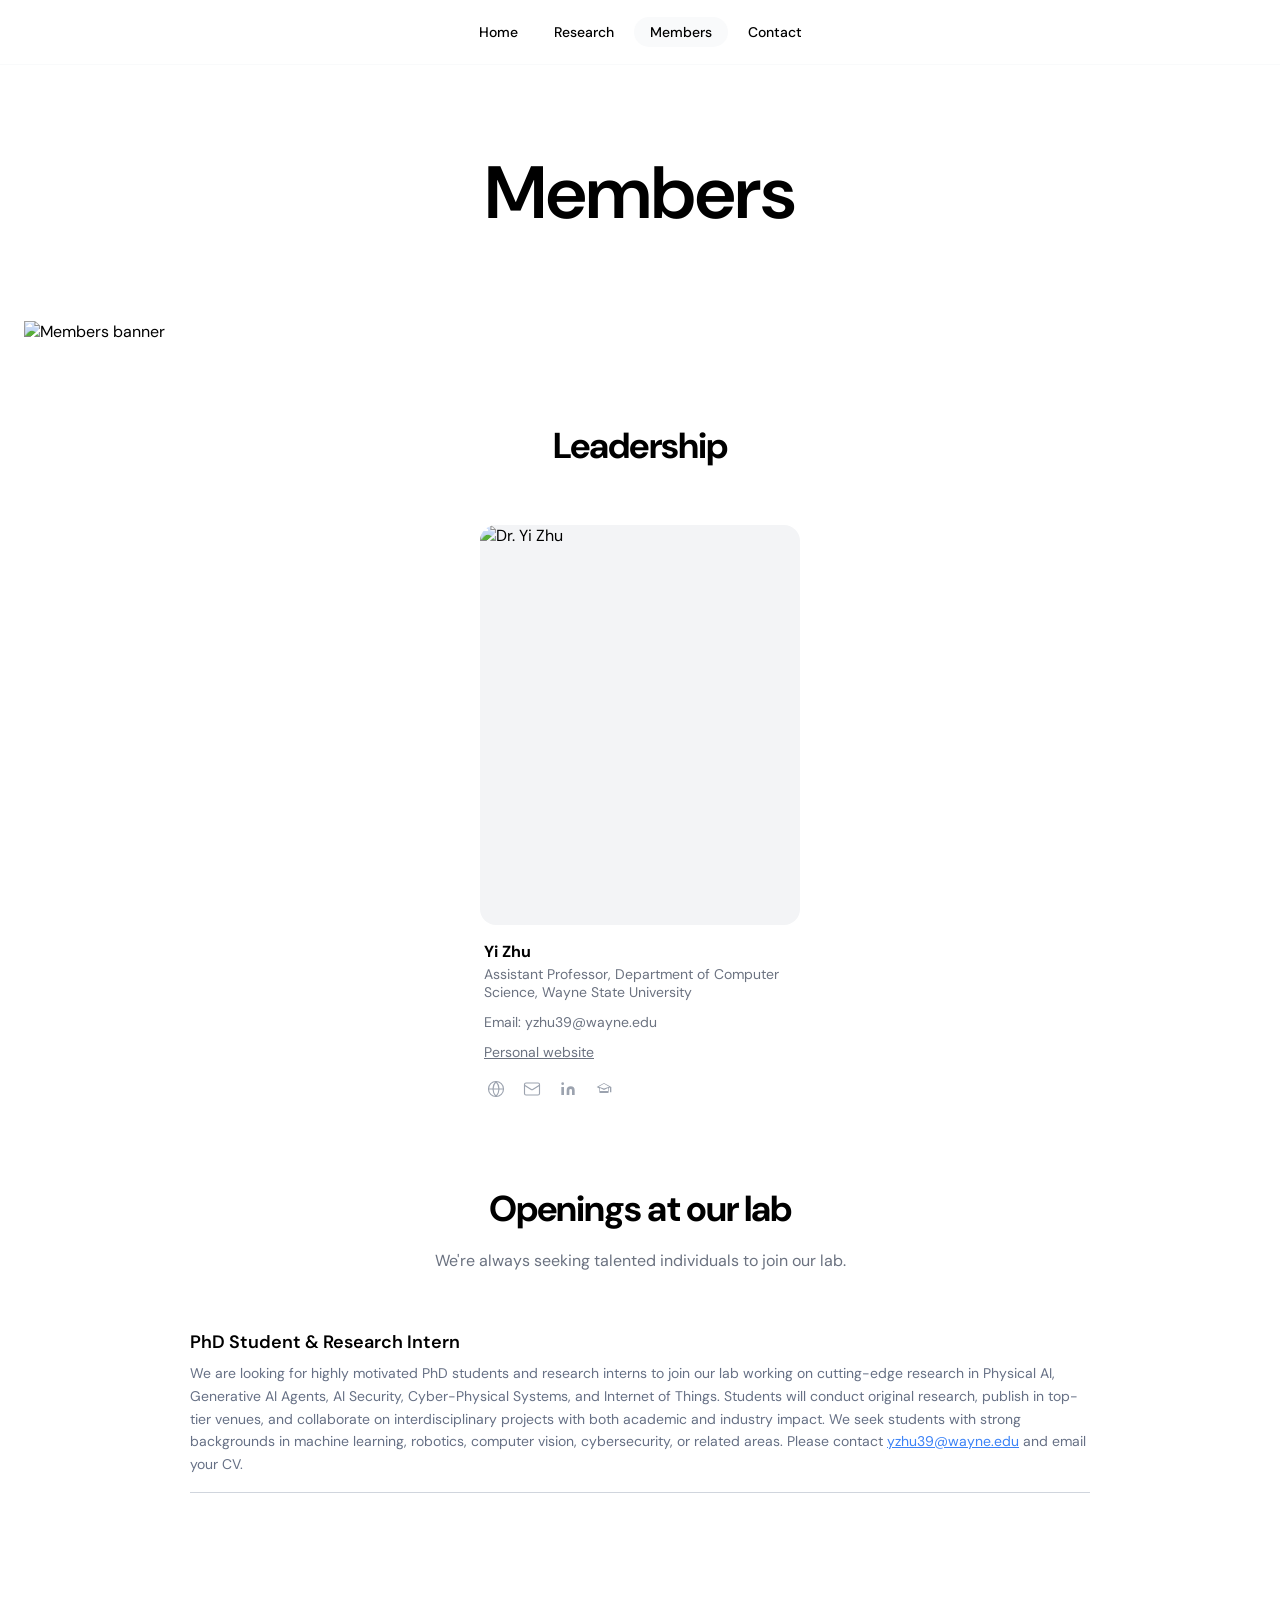
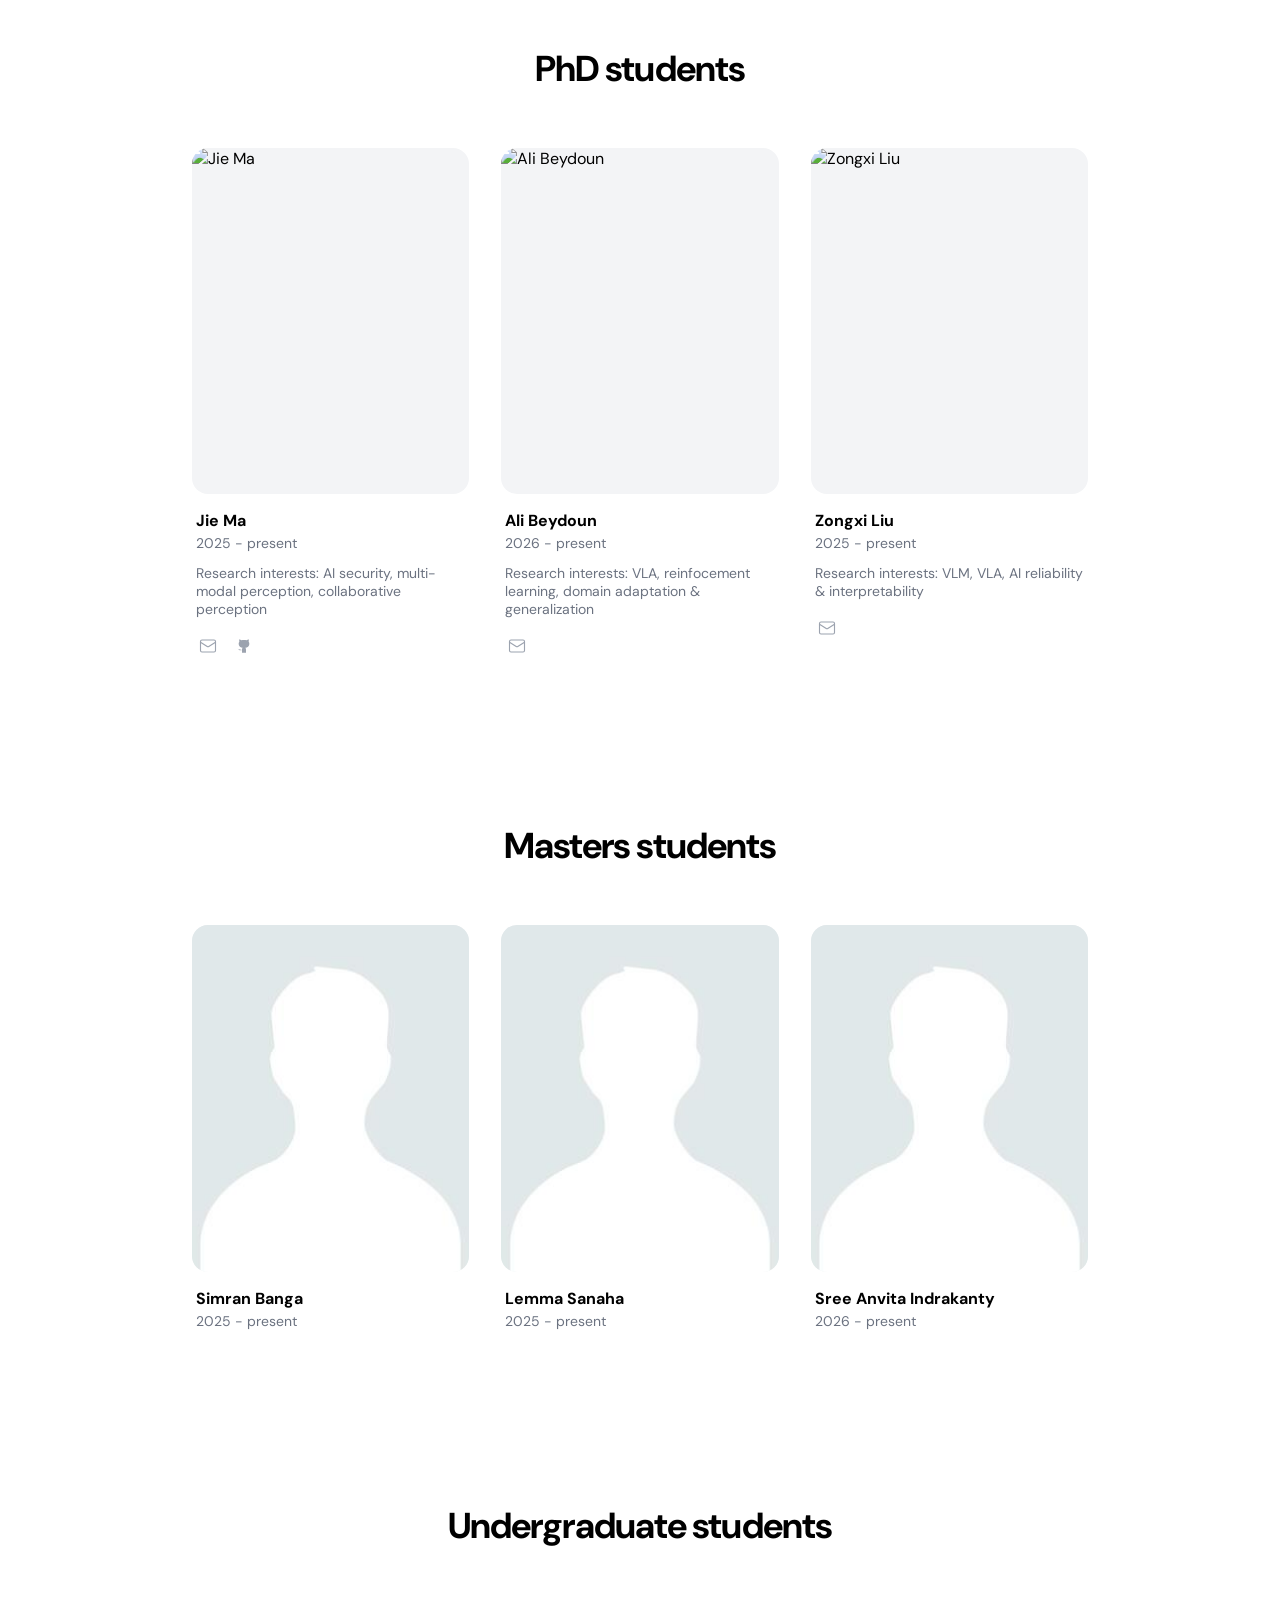
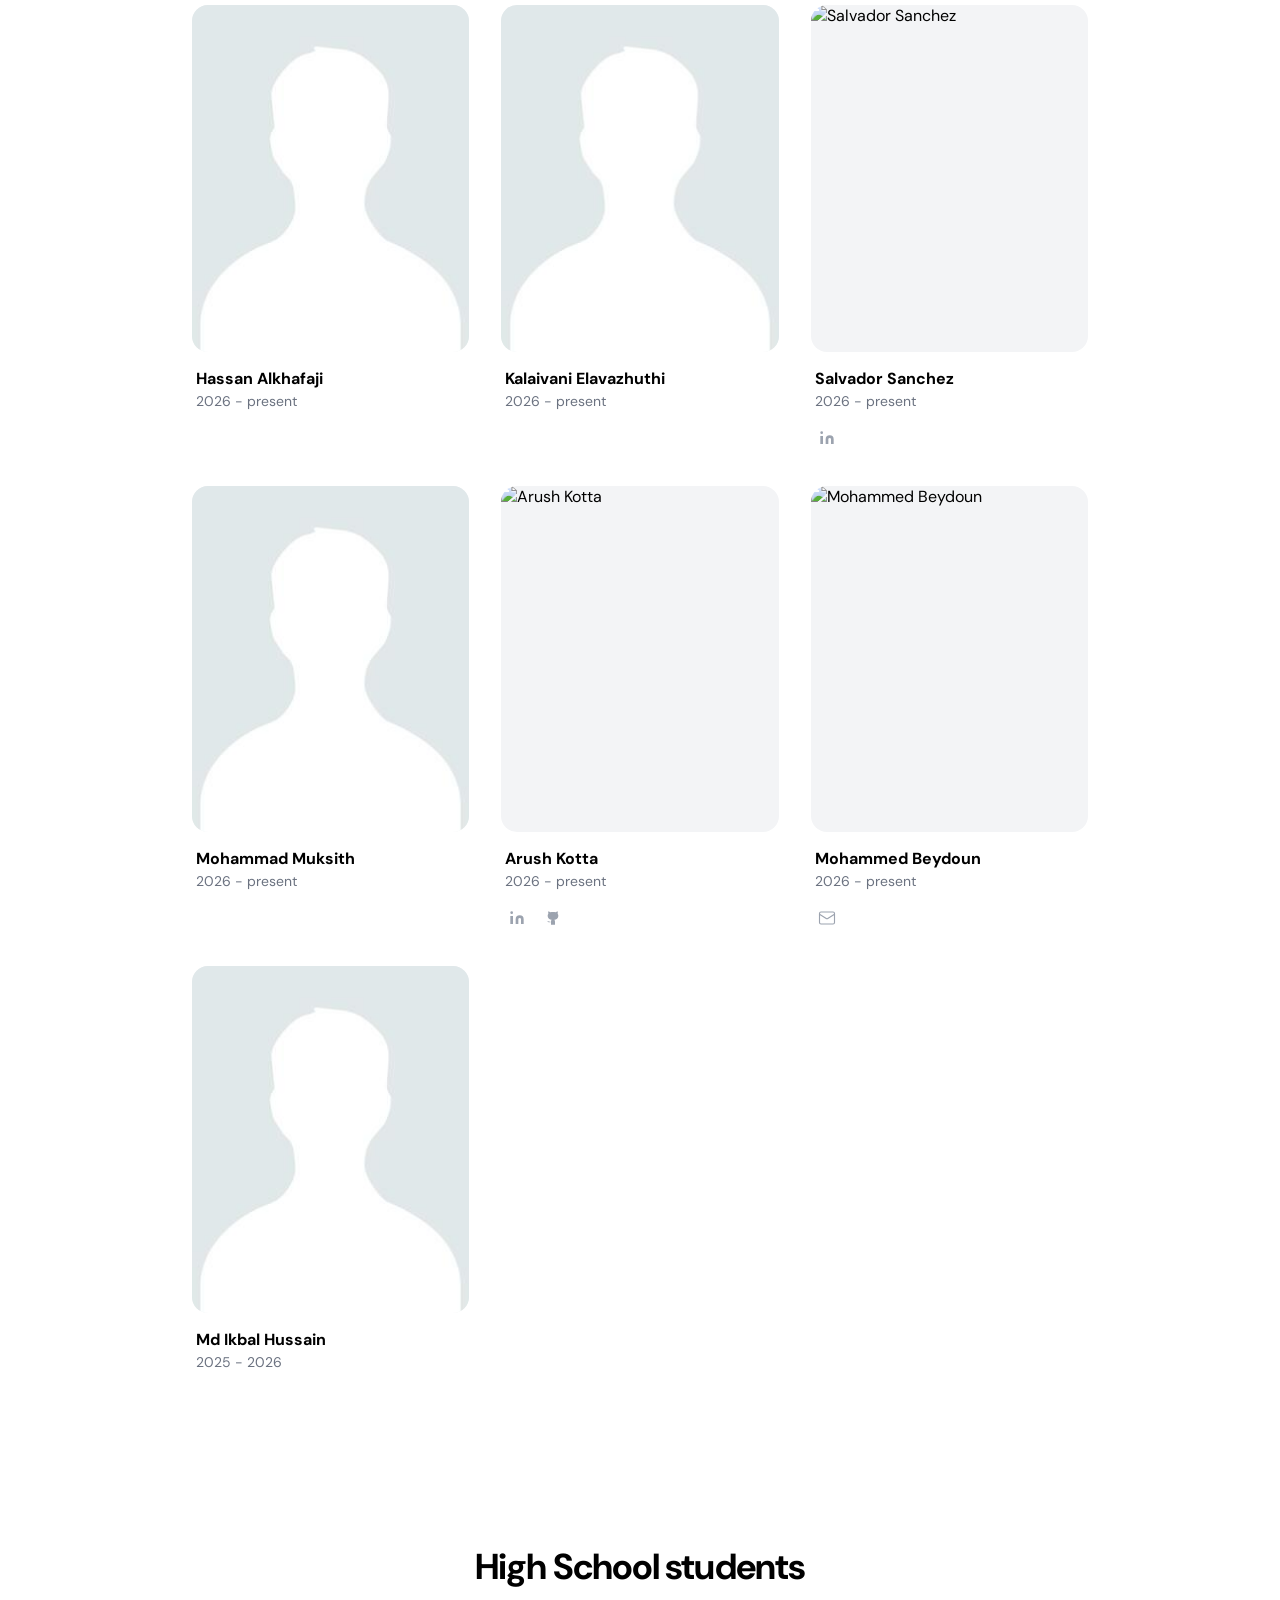
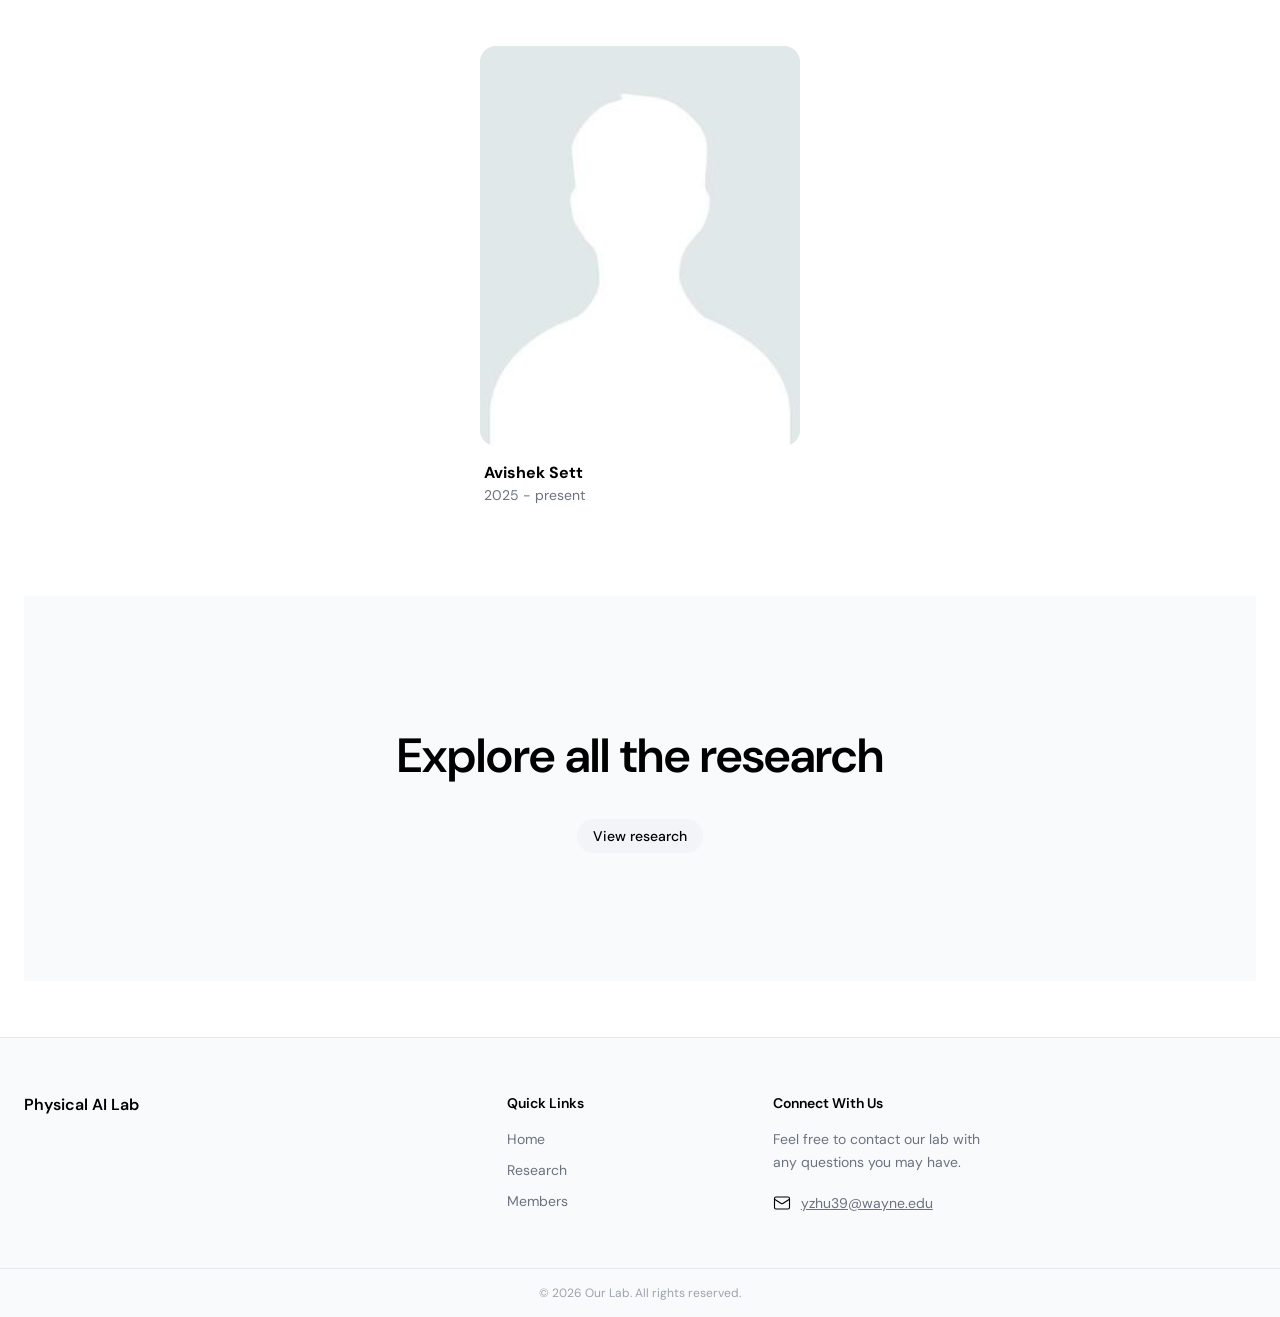
==== members.html @ b35528c7 "Initial commit" ====
<!DOCTYPE html>
<html lang="en">
<head>
  <meta charset="UTF-8" />
  <meta name="viewport" content="width=device-width, initial-scale=1.0" />
  <title>Members | AI Research Lab</title>
  <link rel="preconnect" href="https://fonts.googleapis.com" />
  <link rel="preconnect" href="https://fonts.gstatic.com" crossorigin />
  <link href="https://fonts.googleapis.com/css2?family=DM+Sans:ital,opsz,wght@0,9..40,300;0,9..40,400;0,9..40,500;0,9..40,600;0,9..40,700;1,9..40,400&display=swap" rel="stylesheet" />
  <link rel="stylesheet" href="css/styles.css" />
</head>
<body>

<!-- Loader -->
<div id="loader">
  <div class="loader-dots">
    <span class="loader-dot"></span>
    <span class="loader-dot"></span>
    <span class="loader-dot"></span>
  </div>
</div>


<!-- Header -->
<header>
  <div class="header-inner">
    <a href="index.html" class="header-logo"></a>
    <nav class="desktop-nav">
      <a href="index.html"   class="nav-link" data-page="index.html">Home</a>
      <!--<a href="about.html"   class="nav-link" data-page="about.html">About</a>-->
      <a href="research.html" class="nav-link" data-page="research.html">Research</a>
      <a href="members.html"  class="nav-link" data-page="members.html">Members</a>
      <button class="nav-link contact-link">Contact</button>

    </nav>
    <div></div>
    <button id="hamburger" class="hamburger" aria-label="Toggle menu" aria-expanded="false">
      <span class="hamburger-line"></span>
      <span class="hamburger-line"></span>
      <span class="hamburger-line"></span>
    </button>
  </div>
  <nav id="mobile-nav" class="mobile-nav">
    <a href="index.html"   class="mobile-nav-link" data-page="index.html">Home</a>
    <!--<a href="about.html"   class="mobile-nav-link" data-page="about.html">About</a>-->
    <a href="research.html" class="mobile-nav-link" data-page="research.html">Research</a>
    <a href="members.html"  class="mobile-nav-link" data-page="members.html">Members</a>
    <button class="mobile-nav-link contact-link">Contact</button>
    
  </nav>
</header>

<!-- SVG icon defs (hidden, referenced via use) -->
<svg style="display:none" xmlns="http://www.w3.org/2000/svg">
  <symbol id="icon-profile" viewBox="0 0 24 24" fill="none" stroke="currentColor" stroke-width="1.5" stroke-linecap="round" stroke-linejoin="round">
    <circle cx="12" cy="8" r="4"/><path d="M4 20c0-4 3.6-7 8-7s8 3 8 7"/>
  </symbol>
  <symbol id="icon-globe" viewBox="0 0 24 24" fill="none" stroke="currentColor" stroke-width="1.5" stroke-linecap="round" stroke-linejoin="round">
    <circle cx="12" cy="12" r="10"/><path d="M2 12h20M12 2a15.3 15.3 0 0 1 4 10 15.3 15.3 0 0 1-4 10 15.3 15.3 0 0 1-4-10 15.3 15.3 0 0 1 4-10z"/>
  </symbol>
  <symbol id="icon-mail" viewBox="0 0 24 24" fill="none" stroke="currentColor" stroke-width="1.5" stroke-linecap="round" stroke-linejoin="round">
    <rect width="20" height="16" x="2" y="4" rx="2"/><path d="m22 7-8.97 5.7a1.94 1.94 0 0 1-2.06 0L2 7"/>
  </symbol>
  <symbol id="icon-twitter" viewBox="0 0 24 24" fill="currentColor">
    <path d="M18.244 2.25h3.308l-7.227 8.26 8.502 11.24H16.17l-4.714-6.231-5.401 6.231H2.748l7.73-8.835L1.254 2.25H8.08l4.253 5.622zm-1.161 17.52h1.833L7.084 4.126H5.117z"/>
  </symbol>
  <symbol id="icon-linkedin" viewBox="0 0 24 24" fill="currentColor">
    <path d="M16 8a6 6 0 0 1 6 6v7h-4v-7a2 2 0 0 0-2-2 2 2 0 0 0-2 2v7h-4v-7a6 6 0 0 1 6-6z"/>
    <rect width="4" height="12" x="2" y="9"/><circle cx="4" cy="4" r="2"/>
  </symbol>
  <symbol id="icon-github" viewBox="0 0 24 24" fill="currentColor">
    <path d="M15 22v-4a4.8 4.8 0 0 0-1-3.5c3 0 6-2 6-5.5.08-1.25-.27-2.48-1-3.5.28-1.15.28-2.35 0-3.5 0 0-1 0-3 1.5-2.64-.5-5.36-.5-8 0C6 2 5 2 5 2c-.3 1.15-.3 2.35 0 3.5A5.403 5.403 0 0 0 4 9c0 3.5 3 5.5 6 5.5-.39.49-.68 1.05-.85 1.65-.17.6-.22 1.23-.15 1.85v4"/>
    <path d="M9 18c-4.51 2-5-2-7-2"/>
  </symbol>
  <symbol id="icon-scholar" viewBox="0 0 24 24" fill="currentColor">
    <path d="M12 3L1 9l4 2.18V17c0 .55.45 1 1 1h12c.55 0 1-.45 1-1v-5.82L21 9.5V17h2V9L12 3zm6 12H6v-4.61l6 3.27 6-3.27V15zm-6-3.73L4.13 8.5 12 4.25l7.87 4.25L12 11.27z"/>
  </symbol>
</svg>

<!-- Main -->
<main>
  <div class="container">

    <!-- Banner -->
    <div class="page-banner">
      <h1 class="page-banner-title">Members</h1>
      <!--<p class="page-banner-subtitle">
        Explore the diverse and talented individuals who drive our research forward. Our members bring expertise from various disciplines, fueling innovation and creating impactful solutions for real-world challenges.
      </p>-->
      <img src="assets/images/members-banner.jpg" alt="Members banner" class="page-banner-img" />
    </div>

    <!-- Leadership -->
    <section class="team-section">
      <div class="team-section-inner">
        <div class="team-section-header">
          <h2 class="team-section-title">Leadership</h2>
        </div>
        <div class="team-grid team-grid-1">

          <div class="member-card">
            <div class="member-card-img-wrap">
              <img src="assets/images/professor.jpeg" alt="Dr. Yi Zhu" class="member-card-img" />
              <div class="member-card-overlay"></div>
            </div>
            <div class="member-card-content">
              <p class="member-card-name">Yi Zhu</p>
              <p class="member-card-title-text">Assistant Professor, Department of Computer Science, Wayne State University</p>
              <p class="member-card-title-text">Email: yzhu39@wayne.edu</p>
              <p class="member-card-title-text"><a href="https://yzhu39.github.io">Personal website</a></p>
              <div class="member-social-links">
                <!--<a href="https://engineering.wayne.edu/profile/hw6924" target="_blank" rel="noreferrer" class="social-link" title="Profile">
                  <svg width="16" height="16"><use href="#icon-profile"/></svg>
                </a>-->
                <a href="https://yzhu39.github.io" target="_blank" rel="noreferrer" class="social-link" title="Website">
                  <svg width="18" height="18"><use href="#icon-globe"/></svg>
                </a>
                <a href="mailto:yzhu39@wayne.edu" class="social-link" title="Email">
                  <svg width="18" height="18"><use href="#icon-mail"/></svg>
                </a>
                <a href="https://www.linkedin.com/in/yi-zhu-wayne" target="_blank" rel="noreferrer" class="social-link" title="LinkedIn">
                  <svg width="16" height="16"><use href="#icon-linkedin"/></svg>
                </a>
                <a href="https://scholar.google.com/citations?hl=en&user=4aOj3xIAAAAJ" target="_blank" rel="noreferrer" class="social-link" title="Google Scholar">
                  <svg width="16" height="16"><use href="#icon-scholar"/></svg>
                </a>
              </div>
            </div>
          </div>

        </div>
      </div>
    </section>

    <!-- Openings -->
    <div class="openings-section">
      <h2 class="openings-title">Openings at our lab</h2>
      <p class="openings-sub">We're always seeking talented individuals to join our lab.</p>
      <div class="openings-list">

        <div class="opening-item">
          <div class="opening-content">
            <h3 class="opening-title">PhD Student & Research Intern</h3>
            <p class="opening-desc">
              We are looking for highly motivated PhD students and research interns to join our lab working on cutting-edge research in Physical AI, Generative AI Agents, AI Security, Cyber-Physical Systems, and Internet of Things.
              Students will conduct original research, publish in top-tier venues, and collaborate on interdisciplinary projects with both academic and industry impact.
              We seek students with strong backgrounds in machine learning, robotics, computer vision, cybersecurity, or related areas.
              Please contact <a href="mailto:yzhu39@wayne.edu">yzhu39@wayne.edu</a> and email your CV.
            </p>
          </div>
        </div>

      </div>
    </div>

    <!-- PhD Students -->
    <section class="team-section">
      <div class="team-section-inner">
        <div class="team-section-header">
          <h2 class="team-section-title">PhD students</h2>
        </div>
        <div class="team-grid team-grid-3plus">

          <div class="member-card">
            <div class="member-card-img-wrap">
              <img src="assets/images/jie-ma.jpeg" alt="Jie Ma" class="member-card-img" />
              <div class="member-card-overlay"></div>
            </div>
            <div class="member-card-content">
              <p class="member-card-name">Jie Ma</p>
              <p class="member-card-title-text">2025 - present</p>
              <p class="member-card-title-text">Research interests: AI security, multi-modal perception, collaborative perception</p>
              <div class="member-social-links">
                <a href="mailto:jie.ma@wayne.edu" class="social-link" title="Email">
                  <svg width="18" height="18"><use href="#icon-mail"/></svg>
                </a>
                <a href="https://github.com/JeremyMa12" target="_blank" rel="noreferrer" class="social-link" title="GitHub">
                  <svg width="16" height="16"><use href="#icon-github"/></svg>
                </a>
              </div>
            </div>
          </div>

          <div class="member-card">
            <div class="member-card-img-wrap">
              <img src="assets/images/ali-baydoun.jpeg" alt="Ali Beydoun" class="member-card-img" />
              <div class="member-card-overlay"></div>
            </div>
            <div class="member-card-content">
              <p class="member-card-name">Ali Beydoun</p>
              <p class="member-card-title-text">2026 - present</p>
              <p class="member-card-title-text">Research interests: VLA, reinfocement learning, domain adaptation & generalization</p>
              <div class="member-social-links">
                <a href="mailto:id1594@wayne.edu" class="social-link" title="Email">
                  <svg width="18" height="18"><use href="#icon-mail"/></svg>
                </a>
              </div>
            </div>
          </div>

          <div class="member-card">
            <div class="member-card-img-wrap">
              <img src="assets/images/Zongxi-Liu.jpeg" alt="Zongxi Liu" class="member-card-img" />
              <div class="member-card-overlay"></div>
            </div>
            <div class="member-card-content">
              <p class="member-card-name">Zongxi Liu</p>
              <p class="member-card-title-text">2025 - present</p>
              <p class="member-card-title-text">Research interests: VLM, VLA, AI reliability & interpretability</p>
              <div class="member-social-links">
                <a href="mailto:ZongxiLiu@wayne.edu" class="social-link" title="Email">
                  <svg width="18" height="18"><use href="#icon-mail"/></svg>
                </a>
              </div>
            </div>
          </div>

        </div>
      </div>
    </section>

    <!-- Masters Students -->
    <section class="team-section">
      <div class="team-section-inner">
        <div class="team-section-header">
          <h2 class="team-section-title">Masters students</h2>
        </div>
        <div class="team-grid team-grid-3plus">

          <div class="member-card">
            <div class="member-card-img-wrap">
              <img src="assets/images/user.png" alt="Simran Banga" class="member-card-img" />
              <div class="member-card-overlay"></div>
            </div>
            <div class="member-card-content">
              <p class="member-card-name">Simran Banga</p>
              <p class="member-card-title-text">2025 - present</p>
              <div class="member-social-links"></div>
            </div>
          </div>

          <div class="member-card">
            <div class="member-card-img-wrap">
              <img src="assets/images/user.png" alt="Lemma Sanaha" class="member-card-img" />
              <div class="member-card-overlay"></div>
            </div>
            <div class="member-card-content">
              <p class="member-card-name">Lemma Sanaha</p>
              <p class="member-card-title-text">2025 - present</p>
              <div class="member-social-links"></div>
            </div>
          </div>

          <div class="member-card">
            <div class="member-card-img-wrap">
              <img src="assets/images/user.png" alt="Sree Anvita Indrakanty" class="member-card-img" />
              <div class="member-card-overlay"></div>
            </div>
            <div class="member-card-content">
              <p class="member-card-name">Sree Anvita Indrakanty</p>
              <p class="member-card-title-text">2026 - present</p>
              <div class="member-social-links"></div>
            </div>
          </div>

        </div>
      </div>
    </section>

    <!-- Undergraduate Students -->
    <section class="team-section">
      <div class="team-section-inner">
        <div class="team-section-header">
          <h2 class="team-section-title">Undergraduate students</h2>
        </div>
        <div class="team-grid team-grid-3plus">

          <div class="member-card">
            <div class="member-card-img-wrap">
              <img src="assets/images/user.png" alt="Md Ikbal Hussain" class="member-card-img" />
              <div class="member-card-overlay"></div>
            </div>
            <div class="member-card-content">
              <p class="member-card-name">Hassan Alkhafaji</p>
              <p class="member-card-title-text">2026 - present</p>
              <div class="member-social-links"></div>
            </div>
          </div>

          <div class="member-card">
            <div class="member-card-img-wrap">
              <img src="assets/images/user.png" alt="Md Ikbal Hussain" class="member-card-img" />
              <div class="member-card-overlay"></div>
            </div>
            <div class="member-card-content">
              <p class="member-card-name">Kalaivani Elavazhuthi</p>
              <p class="member-card-title-text">2026 - present</p>
              <div class="member-social-links"></div>
            </div>
          </div>

          <div class="member-card">
            <div class="member-card-img-wrap">
              <img src="assets/images/Salvador-Sanchez.jpeg" alt="Salvador Sanchez" class="member-card-img" />
              <div class="member-card-overlay"></div>
            </div>
            <div class="member-card-content">
              <p class="member-card-name">Salvador Sanchez</p>
              <p class="member-card-title-text">2026 - present</p>
              <div class="member-social-links">
                <a href="https://www.linkedin.com/in/salvador-sanchez-b54b3b238" target="_blank" rel="noreferrer" class="social-link" title="LinkedIn">
                  <svg width="16" height="16"><use href="#icon-linkedin"/></svg>
                </a>
              </div>
            </div>
          </div>

          <div class="member-card">
            <div class="member-card-img-wrap">
              <img src="assets/images/user.png" alt="Md Ikbal Hussain" class="member-card-img" />
              <div class="member-card-overlay"></div>
            </div>
            <div class="member-card-content">
              <p class="member-card-name">Mohammad Muksith</p>
              <p class="member-card-title-text">2026 - present</p>
              <div class="member-social-links"></div>
            </div>
          </div>

          <div class="member-card">
            <div class="member-card-img-wrap">
              <img src="assets/images/arush-kotta.jpeg" alt="Arush Kotta" class="member-card-img" />
              <div class="member-card-overlay"></div>
            </div>
            <div class="member-card-content">
              <p class="member-card-name">Arush Kotta</p>
              <p class="member-card-title-text">2026 - present</p>
              <div class="member-social-links">
                <a href="https://www.linkedin.com/in/arushkotta" target="_blank" rel="noreferrer" class="social-link" title="LinkedIn">
                  <svg width="16" height="16"><use href="#icon-linkedin"/></svg>
                </a>
                <a href="https://github.com/ArushKotta" target="_blank" rel="noreferrer" class="social-link" title="GitHub">
                  <svg width="16" height="16"><use href="#icon-github"/></svg>
                </a>
              </div>
            </div>
          </div>

          <div class="member-card">
            <div class="member-card-img-wrap">
              <img src="assets/images/Mohammed-Beydoun.jpeg" alt="Mohammed Beydoun" class="member-card-img" />
              <div class="member-card-overlay"></div>
            </div>
            <div class="member-card-content">
              <p class="member-card-name">Mohammed Beydoun</p>
              <p class="member-card-title-text">2026 - present</p>
              <div class="member-social-links">
                <a href="mailto:Baydounprograms12@gmail.com" class="social-link" title="Email">
                  <svg width="18" height="18"><use href="#icon-mail"/></svg>
                </a>
              </div>
            </div>
          </div>

          <div class="member-card">
            <div class="member-card-img-wrap">
              <img src="assets/images/user.png" alt="Md Ikbal Hussain" class="member-card-img" />
              <div class="member-card-overlay"></div>
            </div>
            <div class="member-card-content">
              <p class="member-card-name">Md Ikbal Hussain</p>
              <p class="member-card-title-text">2025 - 2026</p>
              <div class="member-social-links"></div>
            </div>
          </div>

        </div>
      </div>
    </section>

    <!-- High School Students -->
    <section class="team-section">
      <div class="team-section-inner">
        <div class="team-section-header">
          <h2 class="team-section-title">High School students</h2>
        </div>
        <div class="team-grid team-grid-1">

          <div class="member-card">
            <div class="member-card-img-wrap">
              <img src="assets/images/user.png" alt="Avishek Sett" class="member-card-img" />
              <div class="member-card-overlay"></div>
            </div>
            <div class="member-card-content">
              <p class="member-card-name">Avishek Sett</p>
              <p class="member-card-title-text">2025 - present</p>
              <div class="member-social-links"></div>
            </div>
          </div>

        </div>
      </div>
    </section>

    <!-- Explore CTA -->
    <div class="explore-section">
      <h2 class="explore-title">Explore all the research</h2>
      <a href="research.html" class="explore-btn">View research</a>
    </div>

  </div>
</main>

<!-- Footer -->
<footer id="contact">
  <div class="footer-inner">
    <div class="footer-grid">
      <div>
        <p class="footer-brand-name">Physical AI Lab</p>
        <!--<p class="footer-brand-desc">Our lab is dedicated to advancing global research, driving meaningful breakthroughs across diverse fields of innovation.</p>-->
      </div>
      <div>
        <p class="footer-col-title">Quick Links</p>
        <ul class="footer-links">
          <li><a href="index.html">Home</a></li>
          <!--<li><a href="about.html">About</a></li>-->
          <li><a href="research.html">Research</a></li>
          <li><a href="members.html">Members</a></li>
        </ul>
      </div>
      <!--<div>
        <p class="footer-col-title">Collaboration Requests</p>
        <div class="footer-mail-row">
          <svg width="18" height="18" viewBox="0 0 24 24" fill="none" stroke="currentColor" stroke-width="1.5" stroke-linecap="round" stroke-linejoin="round"><rect width="20" height="16" x="2" y="4" rx="2"/><path d="m22 7-8.97 5.7a1.94 1.94 0 0 1-2.06 0L2 7"/></svg>
          <a href="mailto:yzhu39@wayne.edu">yzhu39@wayne.edu</a>
        </div>
      </div>-->
      <div>
        <p class="footer-col-title">Connect With Us</p>
        <p class="footer-connect-desc">Feel free to contact our lab with any questions you may have.</p>
        <div class="footer-mail-row">
          <svg width="18" height="18" viewBox="0 0 24 24" fill="none" stroke="currentColor" stroke-width="1.5" stroke-linecap="round" stroke-linejoin="round"><rect width="20" height="16" x="2" y="4" rx="2"/><path d="m22 7-8.97 5.7a1.94 1.94 0 0 1-2.06 0L2 7"/></svg>
          <a href="mailto:yzhu39@wayne.edu">yzhu39@wayne.edu</a>
        </div>
      </div>
    </div>
  </div>
  <div class="footer-bottom">
    <div class="footer-bottom-inner">
      <p class="footer-copyright">&copy; <span id="footer-year"></span> Our Lab. All rights reserved.</p>
    </div>
  </div>
</footer>

<script src="js/main.js"></script>
</body>
</html>
---- css/styles.css ----
/* Design tokens */
:root {
  --color-primary: #000000;
  --color-secondary: #F9FAFB;
  --color-gray50: #667085;
  --color-gray100: #F2F4F7;
  --color-gray300: #D0D5DD;
  --font-sans: 'DM Sans', sans-serif;
}

/* Reset */
*, *::before, *::after { box-sizing: border-box; margin: 0; padding: 0; }
body {
  font-family: var(--font-sans);
  -webkit-font-smoothing: antialiased;
  -moz-osx-font-smoothing: grayscale;
  color: var(--color-primary);
  background: #fff;
}
img { max-width: 100%; display: block; }
a { color: inherit; }
button { font-family: var(--font-sans); }

/* Loader */
#loader {
  position: fixed;
  inset: 0;
  z-index: 100;
  display: flex;
  align-items: center;
  justify-content: center;
  background: #fff;
}
.loader-dots { display: flex; gap: 0.5rem; }
.loader-dot {
  width: 12px;
  height: 12px;
  border-radius: 50%;
  background: #000;
  animation: dot-bounce 0.6s infinite alternate ease-in-out;
}
.loader-dot:nth-child(2) { animation-delay: 0.15s; }
.loader-dot:nth-child(3) { animation-delay: 0.3s; }
@keyframes dot-bounce {
  from { transform: translateY(0); }
  to   { transform: translateY(-10px); }
}

/* Layout container */
.container {
  width: 100%;
  max-width: 1280px;
  margin: 0 auto;
  padding: 0 1rem;
}
@media (min-width: 640px) { .container { padding: 0 1.5rem; } }

/* ─── Header ─── */
header {
  background: #fff;
  position: sticky;
  top: 0;
  z-index: 40;
  border-bottom: 1px solid #f9fafb;
}
.header-inner {
  max-width: 80rem;
  margin: 0 auto;
  height: 4rem;
  display: flex;
  align-items: center;
  justify-content: space-between;
  padding: 0 1.5rem;
}
.header-logo {
  font-size: 1rem;
  font-weight: 600;
  color: #111827;
  text-decoration: none;
}

/* Desktop nav */
.desktop-nav {
  display: none;
  align-items: center;
  gap: 0.25rem;
}
@media (min-width: 768px) { .desktop-nav { display: flex; } }

.nav-link {
  border-radius: 9999px;
  padding: 0.375rem 1rem;
  font-size: 0.875rem;
  font-weight: 500;
  color: #000;
  text-decoration: none;
  transition: background-color 0.2s;
  background: none;
  border: none;
  cursor: pointer;
}
.nav-link:hover { background-color: var(--color-secondary); }
.nav-link.active { background-color: var(--color-secondary); }

/* Hamburger */
.hamburger {
  display: flex;
  flex-direction: column;
  gap: 6px;
  padding: 0.5rem;
  background: none;
  border: none;
  cursor: pointer;
}
@media (min-width: 768px) { .hamburger { display: none; } }
.hamburger-line {
  display: block;
  width: 24px;
  height: 2px;
  background: #374151;
  transition: transform 0.3s, opacity 0.3s;
}
.hamburger.open .hamburger-line:nth-child(1) { transform: translateY(8px) rotate(45deg); }
.hamburger.open .hamburger-line:nth-child(2) { opacity: 0; }
.hamburger.open .hamburger-line:nth-child(3) { transform: translateY(-8px) rotate(-45deg); }

/* Mobile menu */
.mobile-nav {
  display: none;
  border-top: 1px solid #f3f4f6;
  background: #fff;
  padding: 0.75rem 1.5rem;
}
.mobile-nav.open { display: block; }
@media (min-width: 768px) { .mobile-nav { display: none !important; } }
.mobile-nav-link {
  display: block;
  width: 100%;
  border-radius: 0.5rem;
  padding: 0.625rem 1rem;
  text-align: left;
  font-size: 0.875rem;
  font-weight: 500;
  color: #000;
  text-decoration: none;
  transition: background-color 0.2s;
  background: none;
  border: none;
  cursor: pointer;
}
.mobile-nav-link:hover { background-color: var(--color-secondary); }
.mobile-nav-link.active { background-color: var(--color-secondary); }

/* ─── Footer ─── */
footer {
  background-color: var(--color-secondary);
  border-top: 1px solid #e5e7eb;
}
.footer-inner {
  max-width: 80rem;
  margin: 0 auto;
  padding: 3.5rem 1.5rem;
}
.footer-grid {
  display: grid;
  grid-template-columns: 1fr;
  gap: 3rem;
}
@media (min-width: 640px) { .footer-grid { grid-template-columns: 1fr 1fr; } }
@media (min-width: 1024px) { .footer-grid { grid-template-columns: 2fr 1fr 1fr 1fr; } }
.footer-brand-name { font-weight: 600; font-size: 1rem; color: #000; margin-bottom: 0.75rem; }
.footer-brand-desc { font-size: 0.875rem; color: #6b7280; line-height: 1.625; max-width: 20rem; }
.footer-col-title { font-weight: 600; font-size: 0.875rem; color: #000; margin-bottom: 1rem; }
.footer-links { list-style: none; }
.footer-links li + li { margin-top: 0.625rem; }
.footer-links a { font-size: 0.875rem; color: #6b7280; text-decoration: none; transition: color 0.2s; }
.footer-links a:hover { color: #000; }
.footer-mail-row { display: flex; align-items: center; gap: 0.625rem; }
.footer-mail-row a { font-size: 0.875rem; color: #6b7280; text-decoration: underline; transition: color 0.2s; }
.footer-mail-row a:hover { color: #000; }
.footer-connect-desc { font-size: 0.875rem; color: #6b7280; line-height: 1.625; margin-bottom: 1.25rem; }
.footer-bottom { border-top: 1px solid #e5e7eb; }
.footer-bottom-inner { max-width: 80rem; margin: 0 auto; padding: 1rem 1.5rem; }
.footer-copyright { font-size: 0.75rem; color: #9ca3af; text-align: center; }

/* ─── Page banner ─── */
.page-banner { margin-top: 3rem; }
@media (min-width: 640px) { .page-banner { margin-top: 5rem; } }
.page-banner-title {
  font-size: 2.25rem;
  font-weight: 600;
  color: #000;
  text-align: center;
}
@media (min-width: 640px) { .page-banner-title { font-size: 3rem; } }
@media (min-width: 768px) { .page-banner-title { font-size: 3.75rem; } }
@media (min-width: 1024px) { .page-banner-title { font-size: 4.625rem; } }
.page-banner-subtitle {
  font-size: 1rem;
  font-weight: 500;
  color: var(--color-gray50);
  text-align: center;
  margin-top: 1rem;
  max-width: 42rem;
  margin-left: auto;
  margin-right: auto;
}
.page-banner-img {
  width: 100%;
  height: auto;
  margin-top: 2.5rem;
}
@media (min-width: 640px) { .page-banner-img { margin-top: 5rem; } }

/* ─── Home: Focus areas ─── */
.focus-areas { margin: 3rem 0; text-align: center; }
@media (min-width: 640px) { .focus-areas { margin: 5rem 0; } }
.focus-areas-label { font-size: 1rem; font-weight: 500; color: #000; }
.focus-areas-heading {
  font-size: 1.25rem;
  font-weight: 600;
  color: #000;
  margin-top: 1rem;
  max-width: 48rem;
  margin-left: auto;
  margin-right: auto;
}
@media (min-width: 640px) { .focus-areas-heading { font-size: 1.5rem; } }
@media (min-width: 768px) { .focus-areas-heading { font-size: 1.875rem; } }

/* ─── Research grid (Home) ─── */
.research-grid-section { margin-top: 4rem; }
@media (min-width: 640px) { .research-grid-section { margin-top: 6rem; } }
@media (min-width: 1024px) { .research-grid-section { margin-top: 8rem; } }
.research-grid-header { text-align: center; max-width: 48rem; margin: 0 auto; }
.research-grid-title { font-size: 1.875rem; font-weight: 600; color: #000; }
@media (min-width: 640px) { .research-grid-title { font-size: 2.25rem; } }
@media (min-width: 768px) { .research-grid-title { font-size: 3rem; } }
.research-grid-desc { margin-top: 1rem; color: var(--color-gray50); font-size: 1rem; }
@media (min-width: 640px) { .research-grid-desc { font-size: 1.125rem; } }
.research-grid-cards {
  margin-top: 3rem;
  display: grid;
  grid-template-columns: 1fr;
  gap: 1.5rem;
}
@media (min-width: 640px) { .research-grid-cards { grid-template-columns: repeat(2, 1fr); gap: 2rem; } }
@media (min-width: 1024px) { .research-grid-cards { grid-template-columns: repeat(3, 1fr); } }
.grid-card-img-wrap { overflow: hidden; border-radius: 1rem; }
.grid-card-img {
  width: 100%;
  height: 220px;
  object-fit: cover;
  border-radius: 1rem;
  transition: transform 0.3s;
}
@media (min-width: 640px) { .grid-card-img { height: 260px; } }
@media (min-width: 1024px) { .grid-card-img { height: 280px; } }
.grid-card-img-wrap:hover .grid-card-img { transform: scale(1.05); }
.grid-card-content { margin-top: 1rem; }
.grid-card-title { font-size: 1.125rem; font-weight: 600; color: #000; }
@media (min-width: 640px) { .grid-card-title { font-size: 1.25rem; } }
.grid-card-desc { margin-top: 0.5rem; color: var(--color-gray50); font-size: 0.875rem; line-height: 1.625; }

/* ─── Explore Research CTA ─── */
.explore-section {
  padding: 4rem 1rem;
  background-color: var(--color-secondary);
  margin-bottom: 2.5rem;
  text-align: center;
}
@media (min-width: 640px) { .explore-section { padding: 6rem 1rem; margin-bottom: 3.5rem; } }
@media (min-width: 1024px) { .explore-section { padding: 8rem 1rem; } }
.explore-title { font-size: 1.5rem; font-weight: 600; color: #000; }
@media (min-width: 640px) { .explore-title { font-size: 1.875rem; } }
@media (min-width: 768px) { .explore-title { font-size: 2.25rem; } }
@media (min-width: 1024px) { .explore-title { font-size: 3rem; } }
.explore-btn {
  display: inline-block;
  margin-top: 2rem;
  background-color: var(--color-gray100);
  color: #000;
  font-size: 0.875rem;
  font-weight: 500;
  padding: 0.5rem 1rem;
  border-radius: 9999px;
  border: none;
  cursor: pointer;
  text-decoration: none;
  transition: background-color 0.2s;
}
.explore-btn:hover { background-color: #e5e7eb; }

/* ─── Our Vision (About) ─── */
.our-vision-section { margin-top: 5rem; }
@media (min-width: 640px) { .our-vision-section { margin-top: 8rem; } }
.our-vision-item {
  display: grid;
  grid-template-columns: 1fr;
  gap: 2.5rem;
  align-items: center;
  margin-bottom: 6rem;
}
@media (min-width: 768px) { .our-vision-item { grid-template-columns: 1fr 1fr; } }
/* Reverse layout for odd items */
@media (min-width: 768px) {
  .our-vision-item.reverse .our-vision-img-col { order: 2; }
  .our-vision-item.reverse .our-vision-content-col { order: 1; }
}
.our-vision-img { width: 100%; height: auto; border-radius: 1rem; }
.our-vision-title { font-size: 1.5rem; font-weight: 600; color: #000; }
@media (min-width: 640px) { .our-vision-title { font-size: 1.875rem; } }
.our-vision-subtitle { margin-top: 1rem; color: var(--color-gray50); font-size: 1rem; line-height: 1.625; }

/* ─── Research publication cards ─── */
.research-pub-list { margin-top: 2rem; display: flex; flex-direction: column; gap: 1rem; margin-bottom: 4rem; }
@media (min-width: 640px) { .research-pub-list { margin-top: 2.5rem; margin-bottom: 5rem; } }
.research-pub-card { border: 1px solid var(--color-gray100); border-radius: 1rem; padding: 1rem; }
@media (min-width: 640px) { .research-pub-card { padding: 1.5rem; } }
.research-pub-inner { display: flex; flex-direction: column; gap: 1rem; }
@media (min-width: 640px) { .research-pub-inner { flex-direction: row; } }
.research-pub-img { width: 100%; height: 12rem; object-fit: cover; border-radius: 0.75rem; flex-shrink: 0; }
@media (min-width: 640px) { .research-pub-img { width: 25%; height: auto; } }
.research-pub-body { width: 100%; }
.research-pub-title { font-size: 1rem; font-weight: 600; color: #000; text-align: left; line-height: 1.375; }
@media (min-width: 640px) { .research-pub-title { font-size: 1.125rem; } }
.research-pub-desc { color: var(--color-gray50); font-size: 0.875rem; line-height: 1.625; text-align: left; margin-top: 0.375rem; }
.research-pub-actions { display: flex; flex-wrap: wrap; align-items: center; gap: 0.5rem; margin-top: 1rem; }
.pub-btn {
  font-size: 0.875rem;
  font-weight: 500;
  background-color: var(--color-gray100);
  color: #000;
  padding: 0.375rem 1rem;
  border-radius: 9999px;
  border: none;
  cursor: pointer;
  display: inline-flex;
  align-items: center;
  gap: 0.375rem;
  transition: background-color 0.2s;
  text-decoration: none;
}
.pub-btn:hover { background-color: #e5e7eb; }
.research-pub-abstract {
  display: none;
  margin-top: 1rem;
  font-size: 0.875rem;
  color: #4b5563;
  line-height: 1.625;
  border-top: 1px solid var(--color-gray100);
  padding-top: 1rem;
}
.research-pub-abstract.open { display: block; }
.chevron-icon { transition: transform 0.2s; display: inline-flex; vertical-align: middle; }
.chevron-icon.open { transform: rotate(180deg); }

/* ─── Team Section ─── */
.team-section { width: 100%; background: #fff; padding: 3rem 1rem; }
@media (min-width: 640px) { .team-section { padding: 5rem 1.5rem; } }
.team-section-inner { max-width: 56rem; margin: 0 auto; }
.team-section-header { text-align: center; margin-bottom: 2.5rem; }
@media (min-width: 640px) { .team-section-header { margin-bottom: 3.5rem; } }
.team-section-title { font-weight: 700; color: #000; font-size: 1.875rem; letter-spacing: -0.025em; margin-bottom: 1rem; }
@media (min-width: 640px) { .team-section-title { font-size: 2.25rem; } }
.team-section-desc { color: #6b7280; font-size: 1rem; max-width: 28rem; margin: 0 auto; line-height: 1.625; }

.team-grid { display: grid; gap: 1.5rem; margin: 0 auto; }
@media (min-width: 640px) { .team-grid { gap: 2rem; } }
.team-grid-1 { grid-template-columns: 1fr; max-width: 20rem; }
.team-grid-2 { grid-template-columns: 1fr; max-width: 56rem; }
@media (min-width: 640px) { .team-grid-2 { grid-template-columns: repeat(2, 1fr); } }
.team-grid-3plus { grid-template-columns: 1fr; max-width: 56rem; }
@media (min-width: 640px) { .team-grid-3plus { grid-template-columns: repeat(2, 1fr); } }
@media (min-width: 1024px) { .team-grid-3plus { grid-template-columns: repeat(3, 1fr); } }

/* Member card */
.member-card { cursor: pointer; }
.member-card-img-wrap {
  position: relative;
  overflow: hidden;
  border-radius: 1rem;
  margin-bottom: 1rem;
  background: #f3f4f6;
  aspect-ratio: 4/5;
}
.member-card-img {
  width: 100%;
  height: 100%;
  object-fit: cover;
  object-position: top;
  transition: transform 0.5s;
}
.member-card:hover .member-card-img { transform: scale(1.05); }
.member-card-overlay {
  position: absolute;
  inset: 0;
  background: linear-gradient(to top, rgba(0,0,0,0.2), transparent);
  opacity: 0;
  transition: opacity 0.3s;
}
.member-card:hover .member-card-overlay { opacity: 1; }
.member-card-content { padding: 0 0.25rem; }
.member-card-name { font-weight: 700; color: #000; font-size: 1rem; line-height: 1.375; margin-bottom: 0.125rem; }
.member-card-title-text { font-size: 0.875rem; color: #6b7280; margin-bottom: 0.75rem; }
.member-social-links { display: flex; align-items: center; gap: 0.25rem; flex-wrap: wrap; margin-left: -0.25rem; }
.social-link {
  width: 2rem;
  height: 2rem;
  display: flex;
  align-items: center;
  justify-content: center;
  border-radius: 50%;
  color: #9ca3af;
  transition: color 0.2s, background-color 0.2s;
  text-decoration: none;
}
.social-link:hover { color: #000; background-color: #f3f4f6; }

/* ─── Openings ─── */
.openings-section { text-align: center; margin-bottom: 2.5rem; }
@media (min-width: 640px) { .openings-section { margin-bottom: 3.5rem; } }
.openings-title { font-weight: 700; color: #000; font-size: 1.875rem; letter-spacing: -0.025em; margin-bottom: 1rem; }
@media (min-width: 640px) { .openings-title { font-size: 2.25rem; } }
.openings-sub { color: #6b7280; font-size: 1rem; max-width: 28rem; margin: 0 auto; line-height: 1.625; }
.openings-list { margin-top: 2rem; display: flex; flex-direction: column; gap: 1rem; text-align: left; }
@media (min-width: 640px) { .openings-list { margin-top: 2.5rem; } }
.opening-item { display: flex; flex-direction: column; gap: 1rem; padding: 1rem; justify-content: center; }
@media (min-width: 640px) { .opening-item { flex-direction: row; } }
.opening-content { width: 100%; border-bottom: 1px solid var(--color-gray300); padding-bottom: 1rem; }
@media (min-width: 640px) { .opening-content { width: 75%; } }
.opening-title { font-size: 1.25rem; font-weight: 600; color: #000; }
@media (min-width: 640px) { .opening-title { font-size: 1.125rem; } }
.opening-desc { color: var(--color-gray50); font-size: 0.875rem; line-height: 1.625; margin-top: 0.5rem; }
.opening-desc a { color: #3b82f6; }
.opening-desc a:hover { text-decoration: underline; }
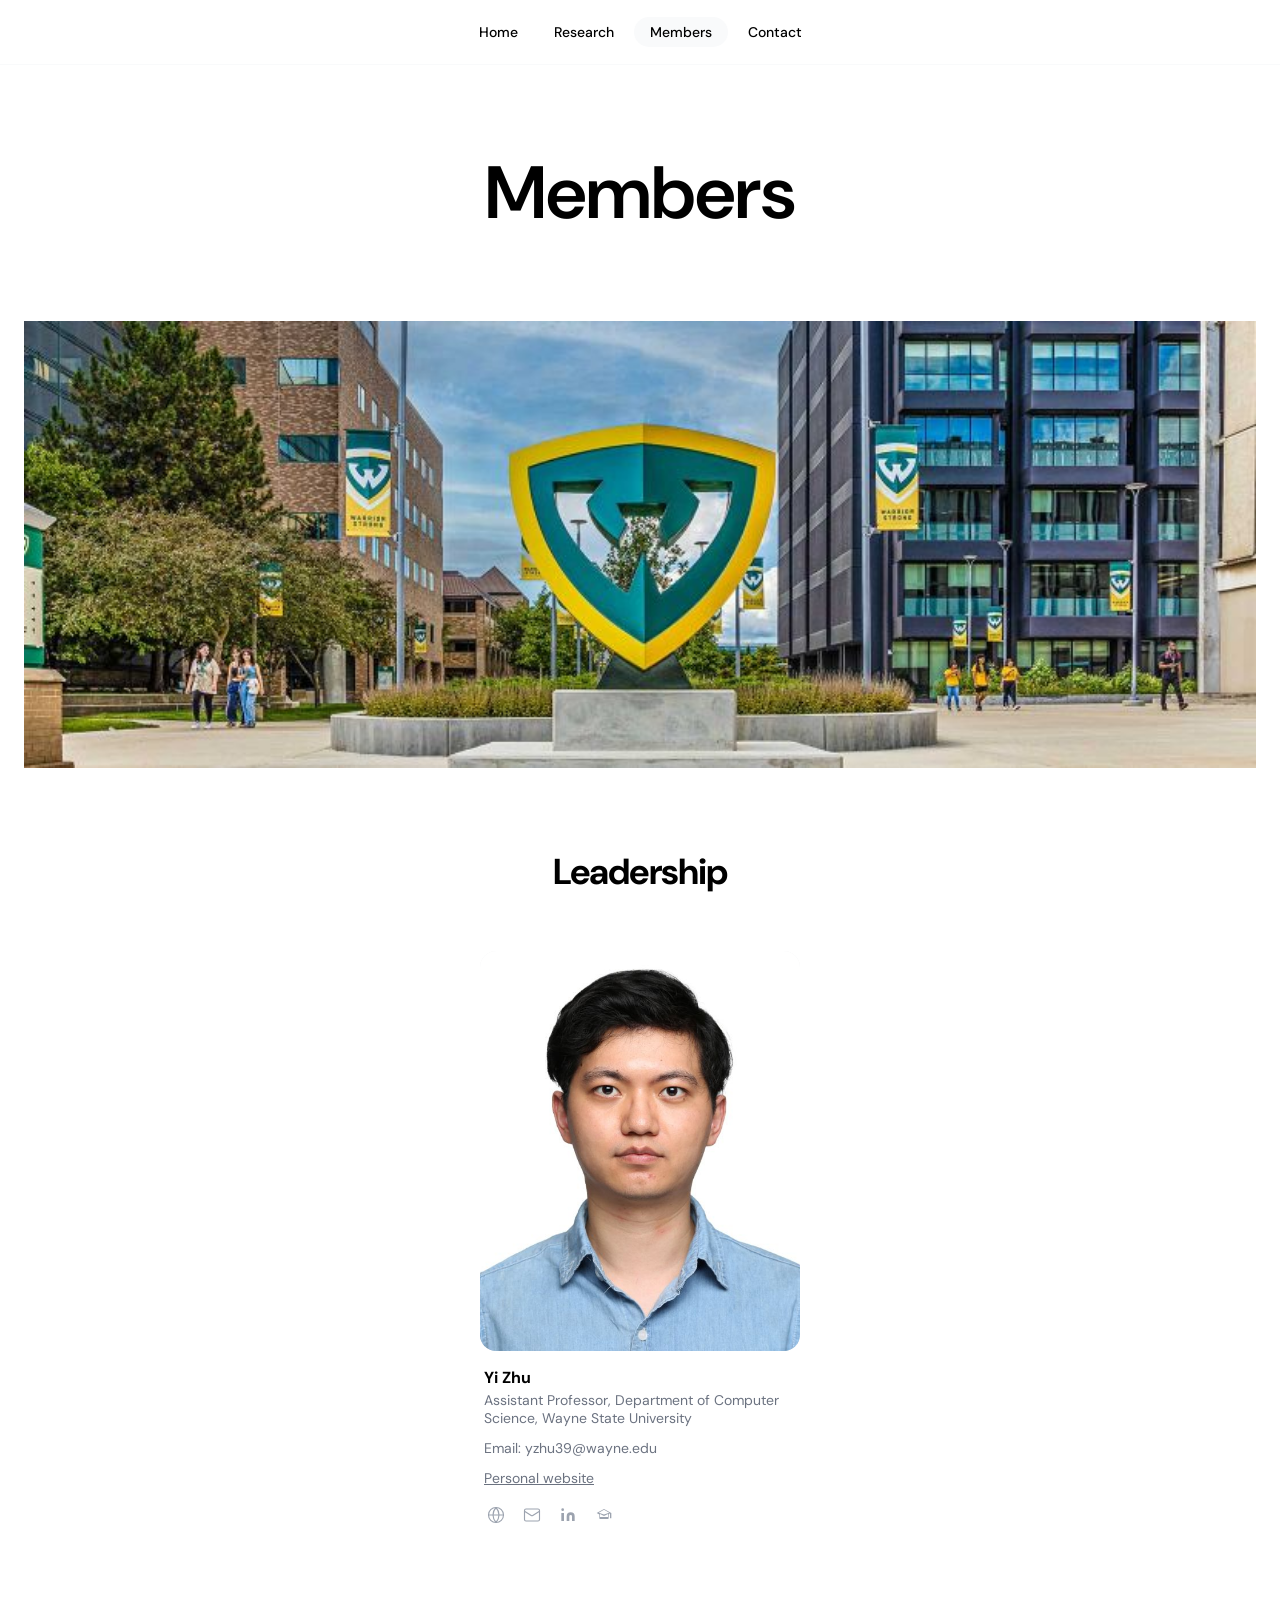
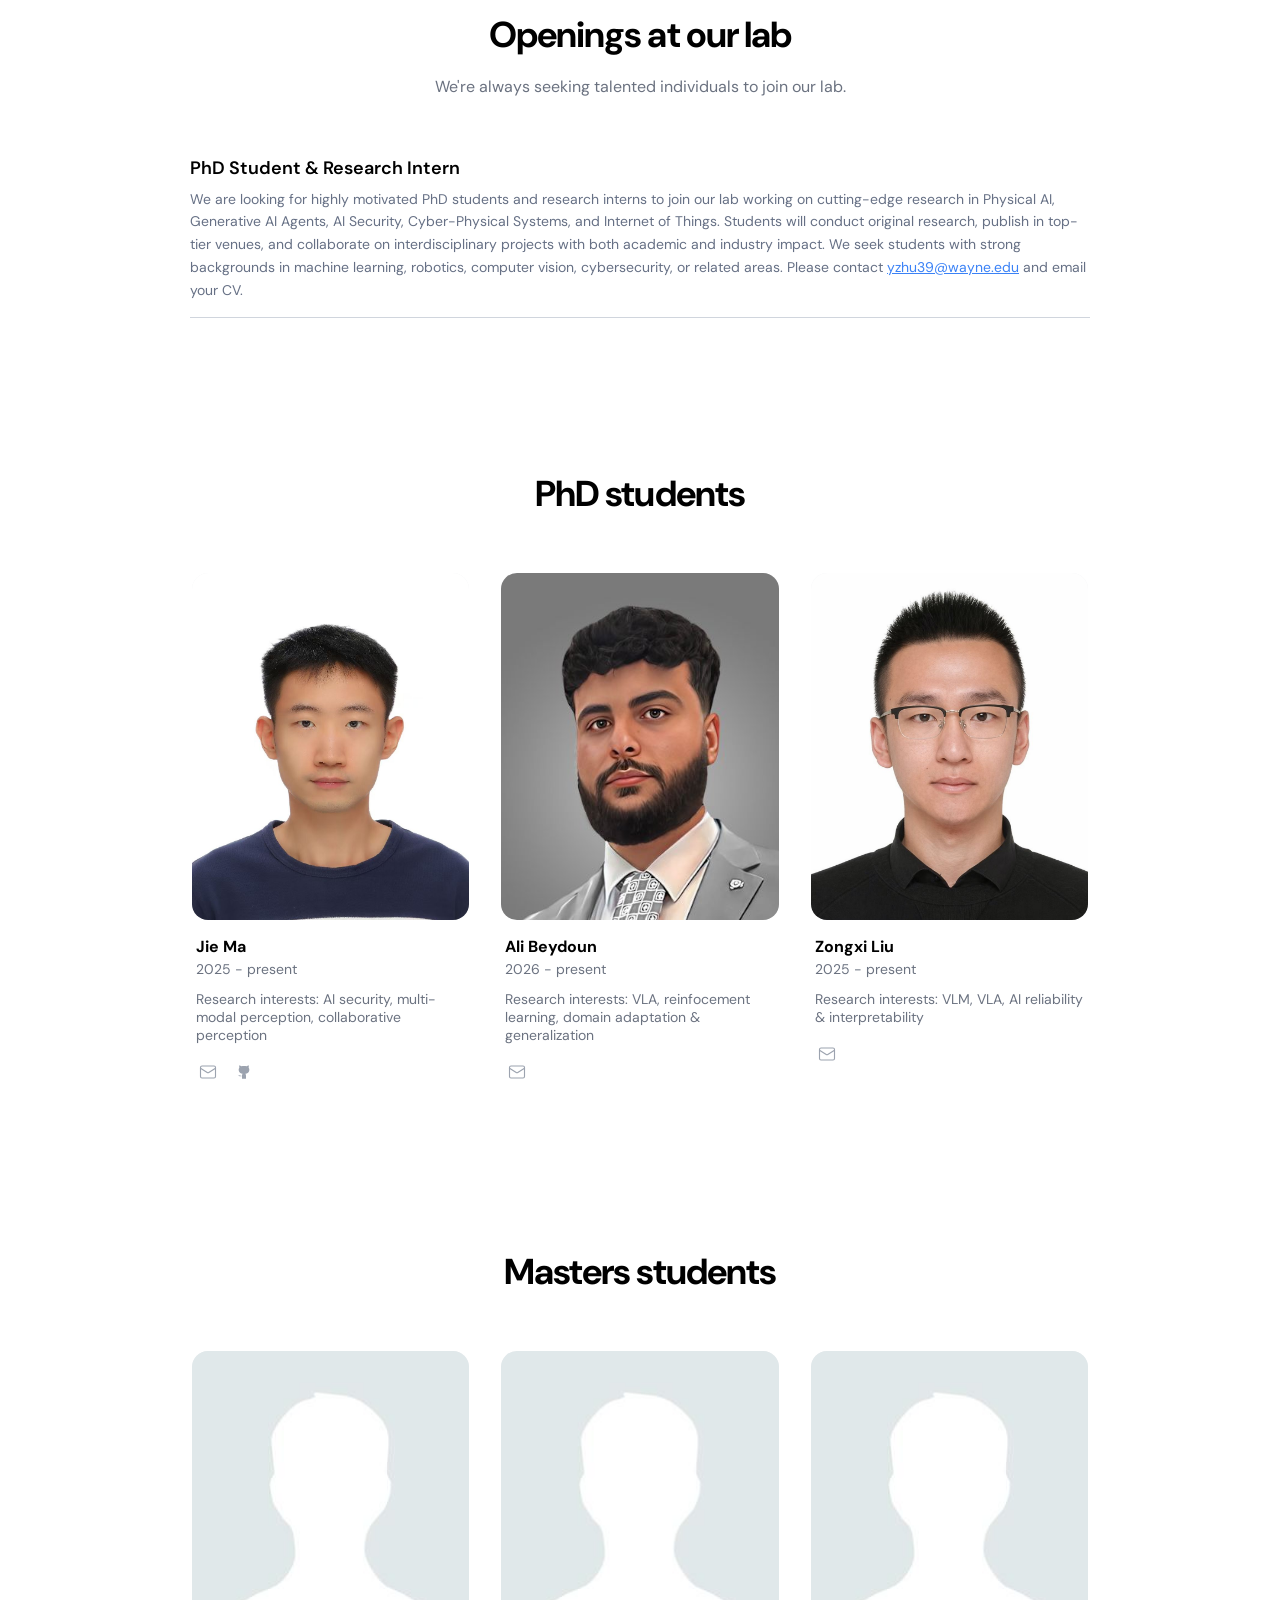
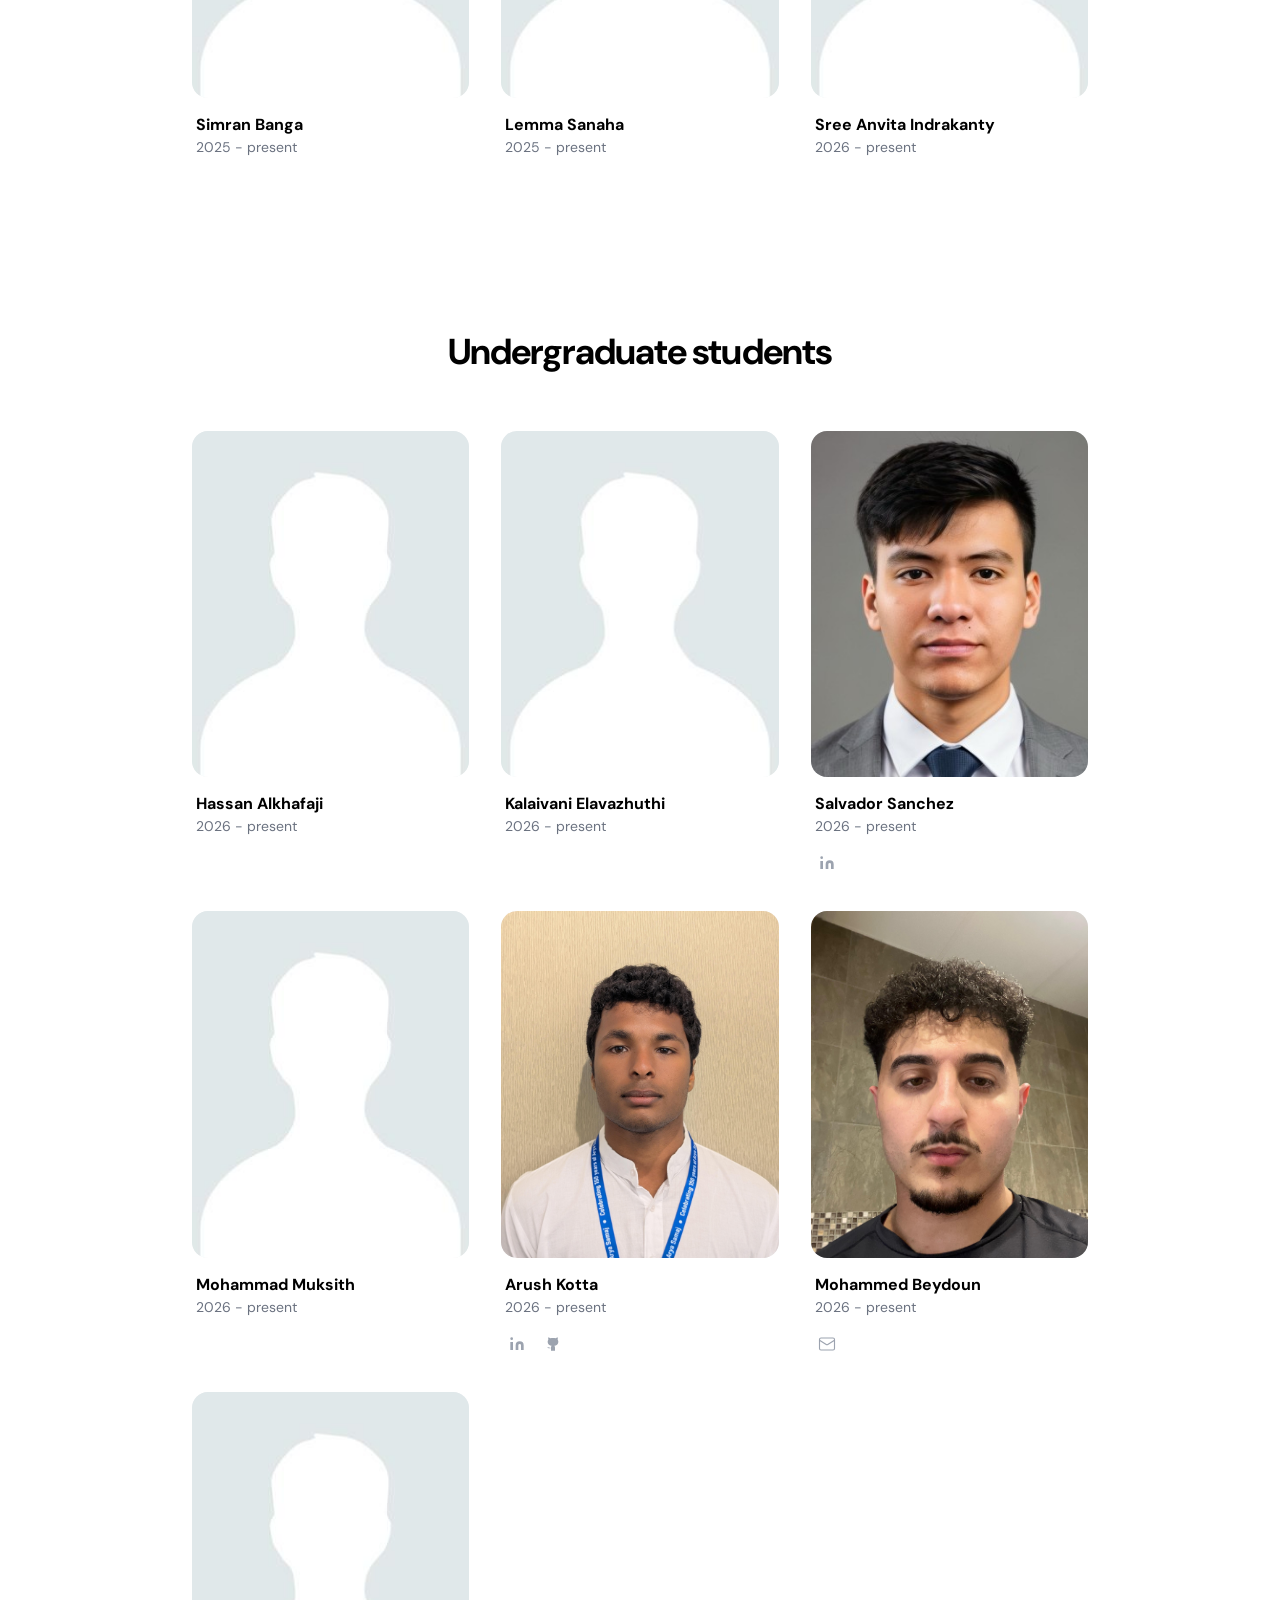
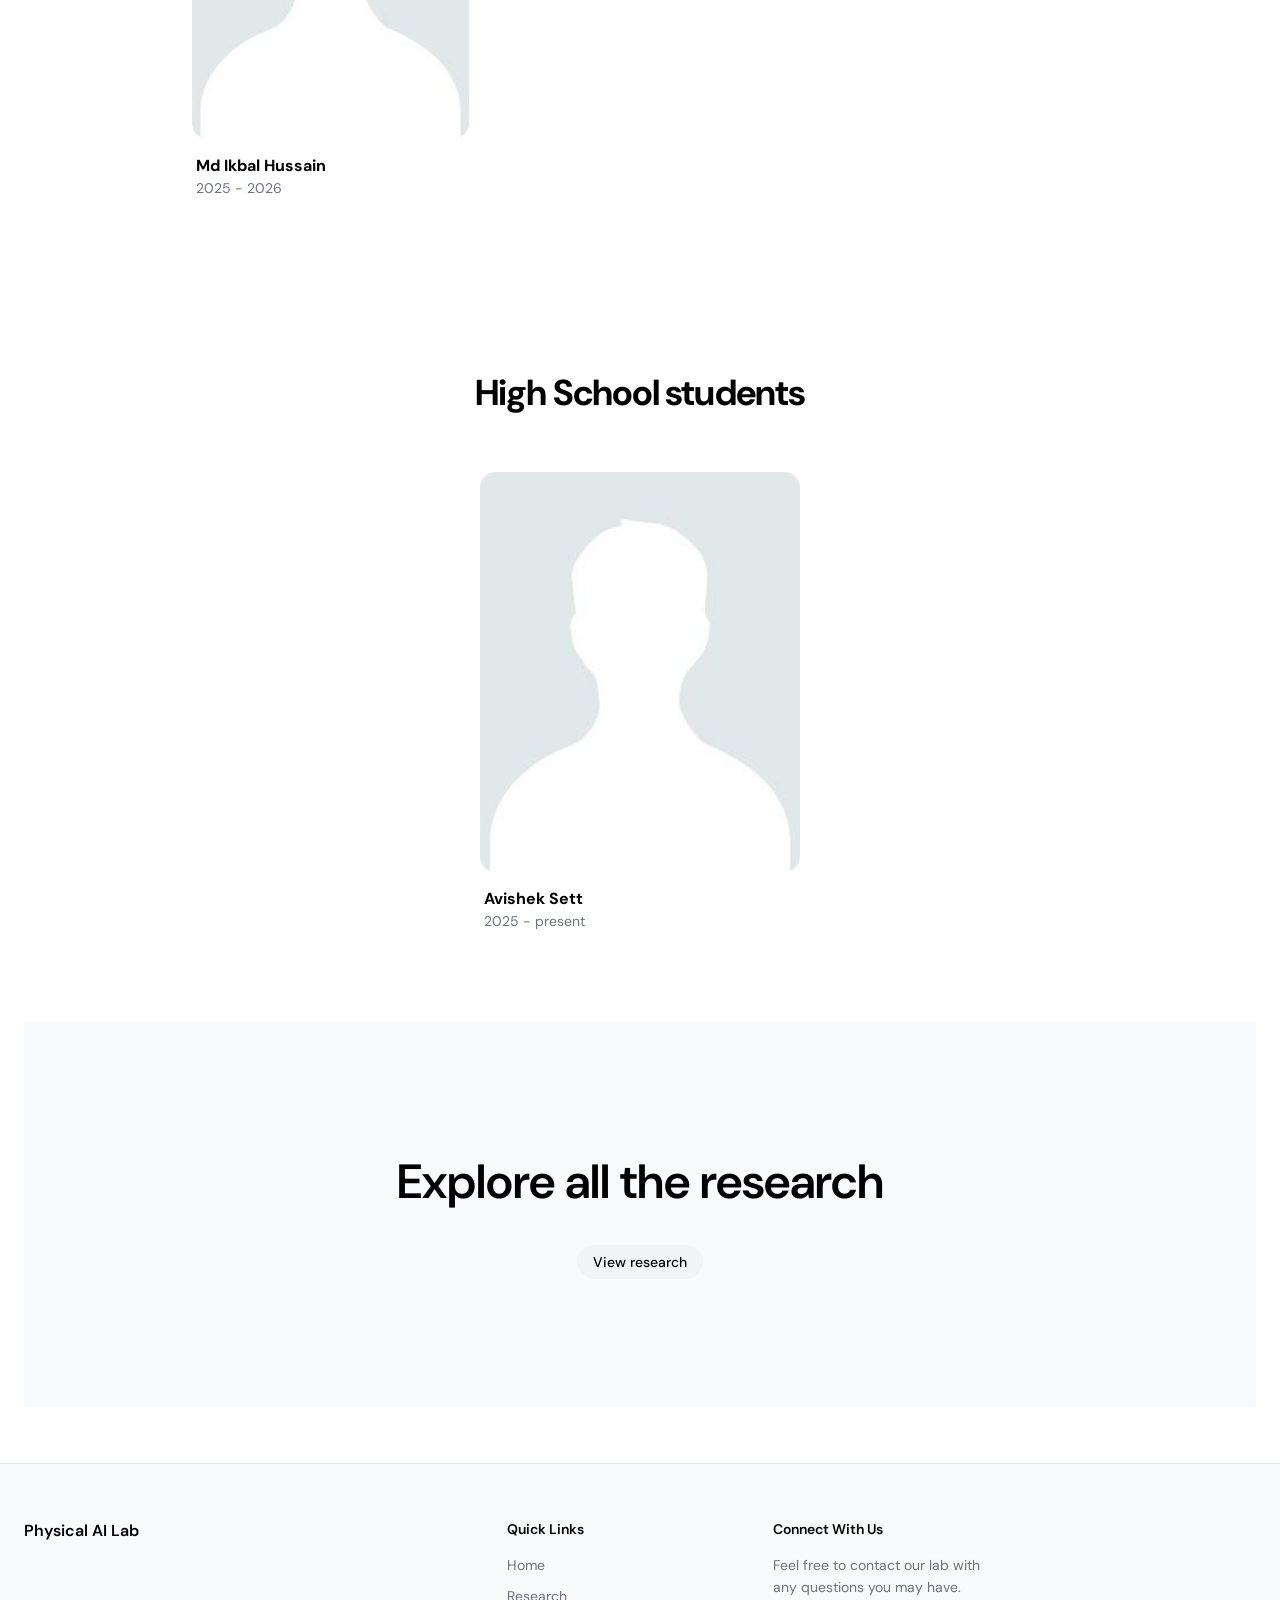
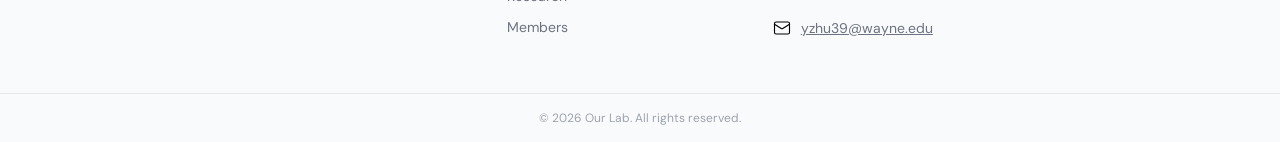
==== commit 821c7893: "1" ====
--- a/members.html
+++ b/members.html
@@ -87,7 +87,7 @@
       <!--<p class="page-banner-subtitle">
         Explore the diverse and talented individuals who drive our research forward. Our members bring expertise from various disciplines, fueling innovation and creating impactful solutions for real-world challenges.
       </p>-->
-      <img src="assets/images/members-banner.jpg" alt="Members banner" class="page-banner-img" />
+      <img src="assets/images/member/members-banner.jpg" alt="Members banner" class="page-banner-img" />
     </div>
 
     <!-- Leadership -->
@@ -100,7 +100,7 @@
 
           <div class="member-card">
             <div class="member-card-img-wrap">
-              <img src="assets/images/professor.jpeg" alt="Dr. Yi Zhu" class="member-card-img" />
+              <img src="assets/images/member/professor.jpeg" alt="Dr. Yi Zhu" class="member-card-img" />
               <div class="member-card-overlay"></div>
             </div>
             <div class="member-card-content">
@@ -163,7 +163,7 @@
 
           <div class="member-card">
             <div class="member-card-img-wrap">
-              <img src="assets/images/jie-ma.jpeg" alt="Jie Ma" class="member-card-img" />
+              <img src="assets/images/member/jie-ma.jpeg" alt="Jie Ma" class="member-card-img" />
               <div class="member-card-overlay"></div>
             </div>
             <div class="member-card-content">
@@ -183,7 +183,7 @@
 
           <div class="member-card">
             <div class="member-card-img-wrap">
-              <img src="assets/images/ali-baydoun.jpeg" alt="Ali Beydoun" class="member-card-img" />
+              <img src="assets/images/member/ali-baydoun.jpeg" alt="Ali Beydoun" class="member-card-img" />
               <div class="member-card-overlay"></div>
             </div>
             <div class="member-card-content">
@@ -200,7 +200,7 @@
 
           <div class="member-card">
             <div class="member-card-img-wrap">
-              <img src="assets/images/Zongxi-Liu.jpeg" alt="Zongxi Liu" class="member-card-img" />
+              <img src="assets/images/member/Zongxi-Liu.jpeg" alt="Zongxi Liu" class="member-card-img" />
               <div class="member-card-overlay"></div>
             </div>
             <div class="member-card-content">
@@ -229,7 +229,7 @@
 
           <div class="member-card">
             <div class="member-card-img-wrap">
-              <img src="assets/images/user.png" alt="Simran Banga" class="member-card-img" />
+              <img src="assets/images/member/user.png" alt="Simran Banga" class="member-card-img" />
               <div class="member-card-overlay"></div>
             </div>
             <div class="member-card-content">
@@ -241,7 +241,7 @@
 
           <div class="member-card">
             <div class="member-card-img-wrap">
-              <img src="assets/images/user.png" alt="Lemma Sanaha" class="member-card-img" />
+              <img src="assets/images/member/user.png" alt="Lemma Sanaha" class="member-card-img" />
               <div class="member-card-overlay"></div>
             </div>
             <div class="member-card-content">
@@ -253,7 +253,7 @@
 
           <div class="member-card">
             <div class="member-card-img-wrap">
-              <img src="assets/images/user.png" alt="Sree Anvita Indrakanty" class="member-card-img" />
+              <img src="assets/images/member/user.png" alt="Sree Anvita Indrakanty" class="member-card-img" />
               <div class="member-card-overlay"></div>
             </div>
             <div class="member-card-content">
@@ -277,7 +277,7 @@
 
           <div class="member-card">
             <div class="member-card-img-wrap">
-              <img src="assets/images/user.png" alt="Md Ikbal Hussain" class="member-card-img" />
+              <img src="assets/images/member/user.png" alt="Md Ikbal Hussain" class="member-card-img" />
               <div class="member-card-overlay"></div>
             </div>
             <div class="member-card-content">
@@ -289,7 +289,7 @@
 
           <div class="member-card">
             <div class="member-card-img-wrap">
-              <img src="assets/images/user.png" alt="Md Ikbal Hussain" class="member-card-img" />
+              <img src="assets/images/member/user.png" alt="Md Ikbal Hussain" class="member-card-img" />
               <div class="member-card-overlay"></div>
             </div>
             <div class="member-card-content">
@@ -301,7 +301,7 @@
 
           <div class="member-card">
             <div class="member-card-img-wrap">
-              <img src="assets/images/Salvador-Sanchez.jpeg" alt="Salvador Sanchez" class="member-card-img" />
+              <img src="assets/images/member/Salvador-Sanchez.jpeg" alt="Salvador Sanchez" class="member-card-img" />
               <div class="member-card-overlay"></div>
             </div>
             <div class="member-card-content">
@@ -317,7 +317,7 @@
 
           <div class="member-card">
             <div class="member-card-img-wrap">
-              <img src="assets/images/user.png" alt="Md Ikbal Hussain" class="member-card-img" />
+              <img src="assets/images/member/user.png" alt="Md Ikbal Hussain" class="member-card-img" />
               <div class="member-card-overlay"></div>
             </div>
             <div class="member-card-content">
@@ -329,7 +329,7 @@
 
           <div class="member-card">
             <div class="member-card-img-wrap">
-              <img src="assets/images/arush-kotta.jpeg" alt="Arush Kotta" class="member-card-img" />
+              <img src="assets/images/member/arush-kotta.jpeg" alt="Arush Kotta" class="member-card-img" />
               <div class="member-card-overlay"></div>
             </div>
             <div class="member-card-content">
@@ -348,7 +348,7 @@
 
           <div class="member-card">
             <div class="member-card-img-wrap">
-              <img src="assets/images/Mohammed-Beydoun.jpeg" alt="Mohammed Beydoun" class="member-card-img" />
+              <img src="assets/images/member/Mohammed-Beydoun.jpeg" alt="Mohammed Beydoun" class="member-card-img" />
               <div class="member-card-overlay"></div>
             </div>
             <div class="member-card-content">
@@ -364,7 +364,7 @@
 
           <div class="member-card">
             <div class="member-card-img-wrap">
-              <img src="assets/images/user.png" alt="Md Ikbal Hussain" class="member-card-img" />
+              <img src="assets/images/member/user.png" alt="Md Ikbal Hussain" class="member-card-img" />
               <div class="member-card-overlay"></div>
             </div>
             <div class="member-card-content">
@@ -388,7 +388,7 @@
 
           <div class="member-card">
             <div class="member-card-img-wrap">
-              <img src="assets/images/user.png" alt="Avishek Sett" class="member-card-img" />
+              <img src="assets/images/member/user.png" alt="Avishek Sett" class="member-card-img" />
               <div class="member-card-overlay"></div>
             </div>
             <div class="member-card-content">
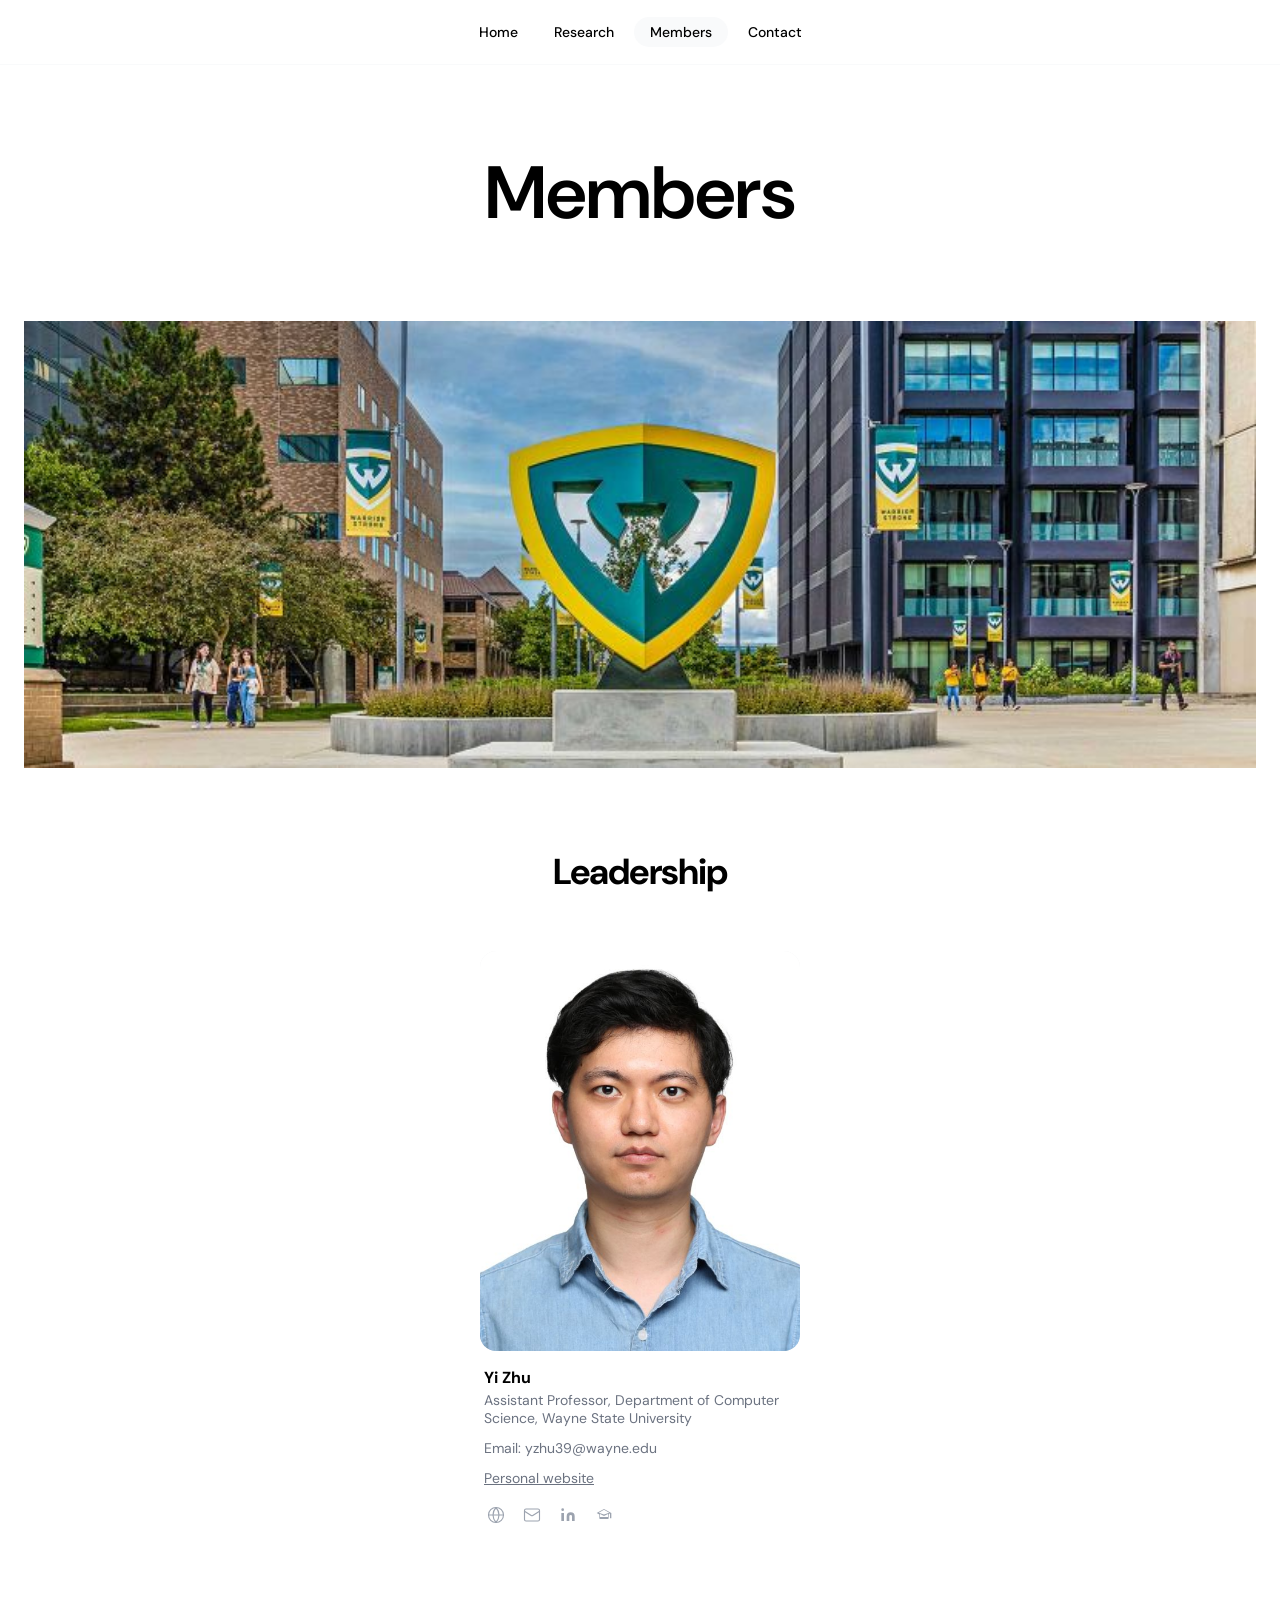
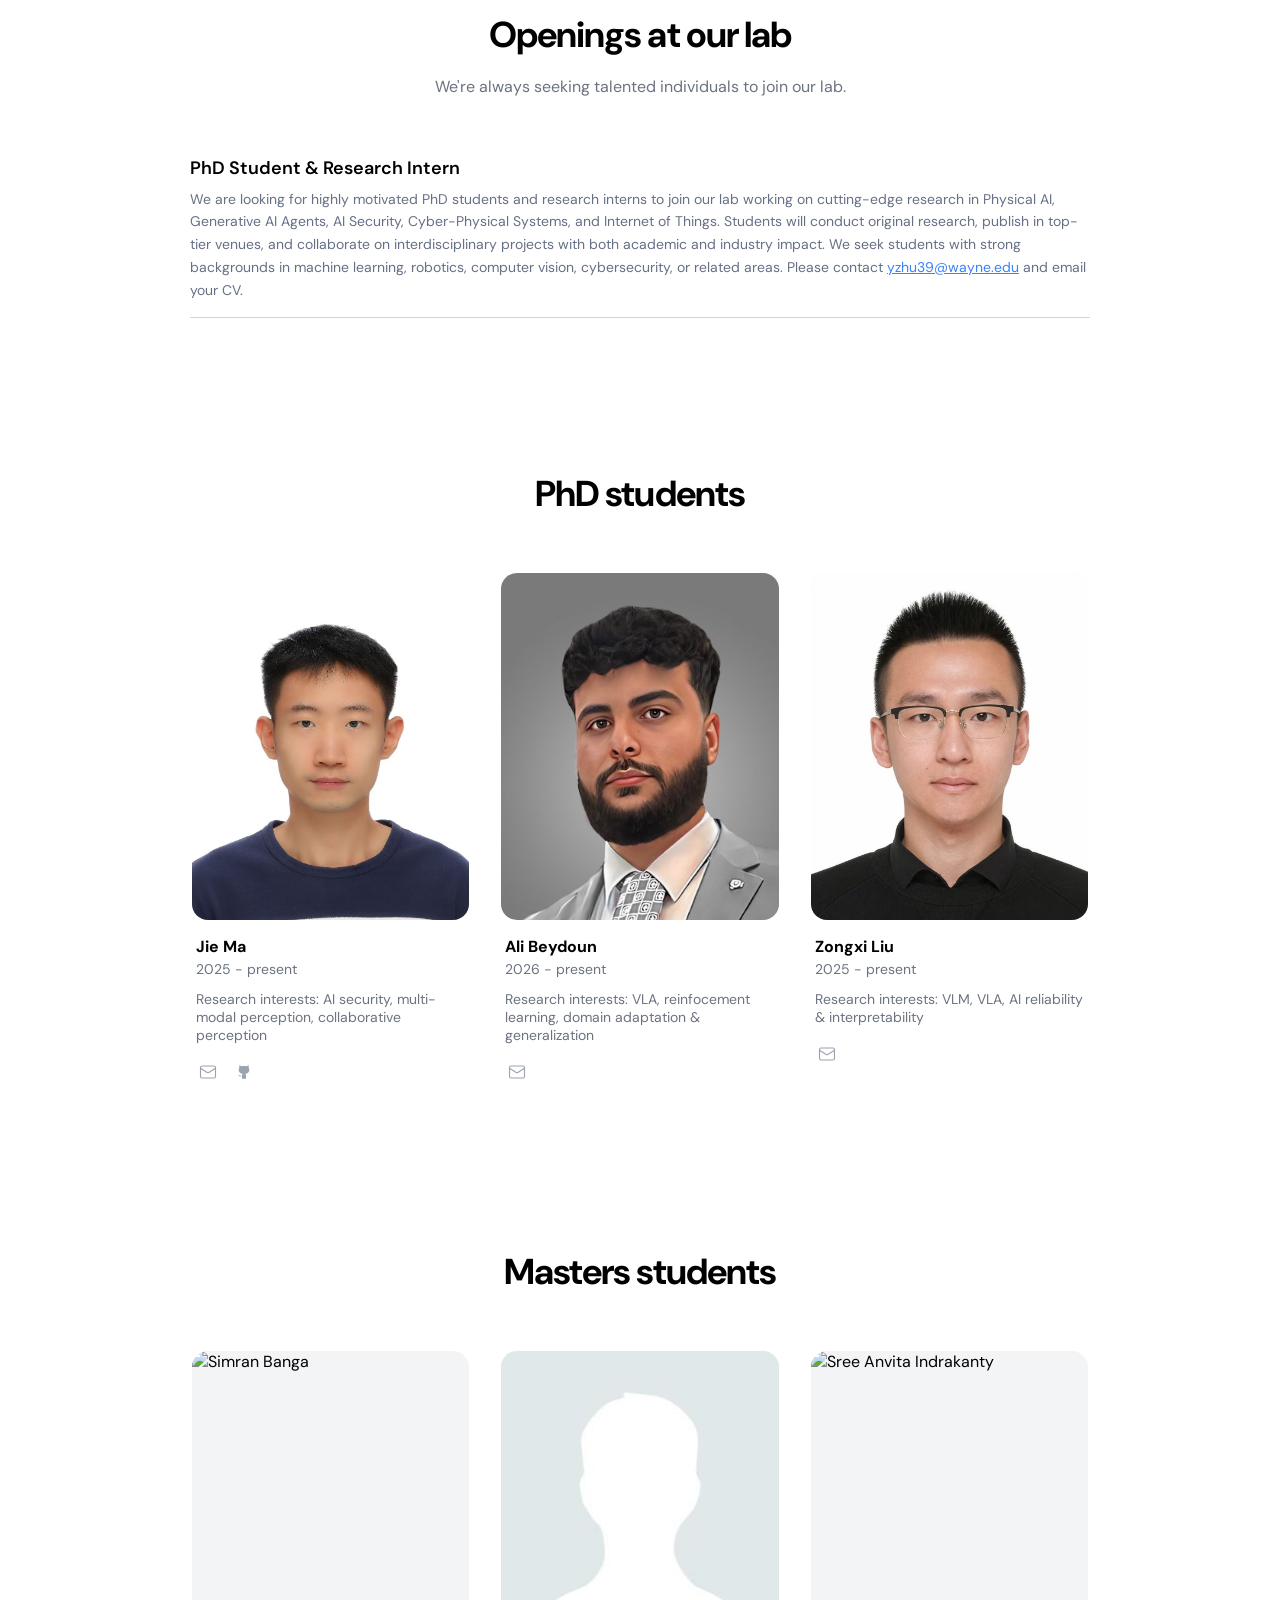
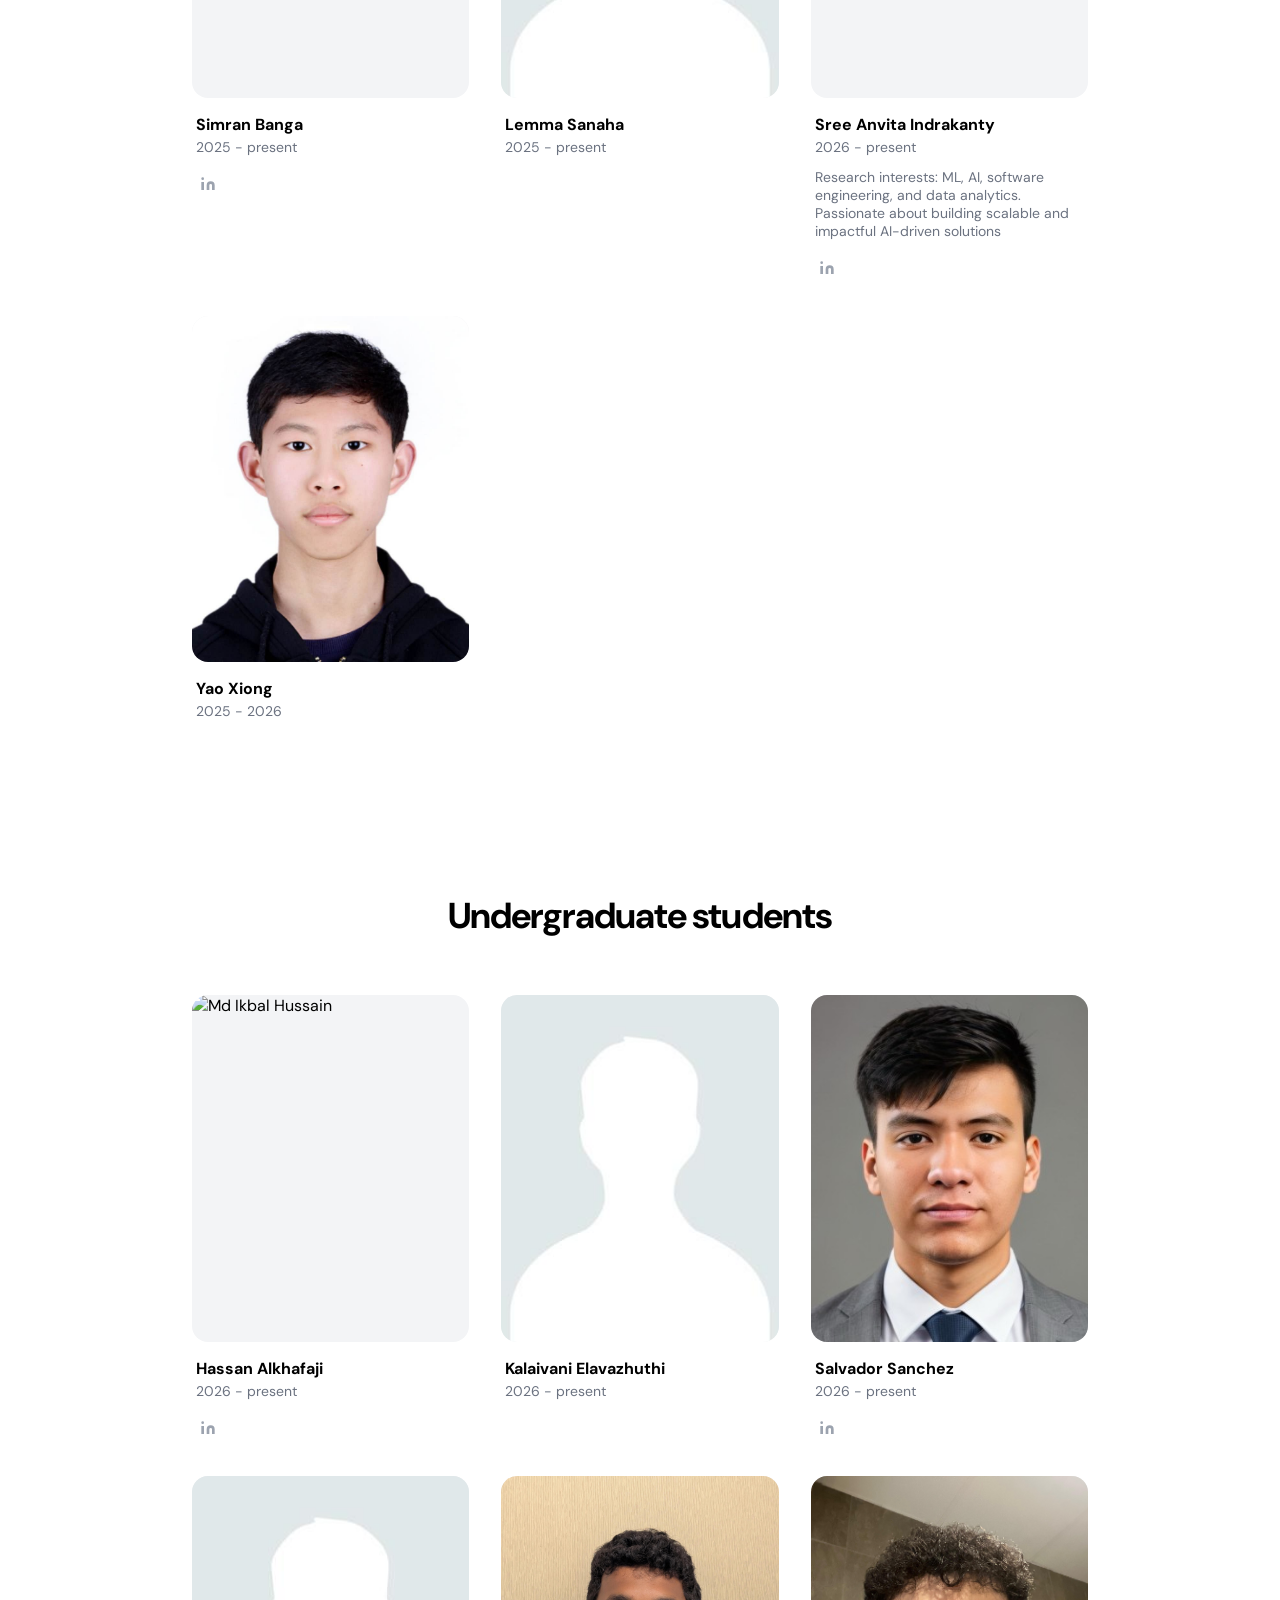
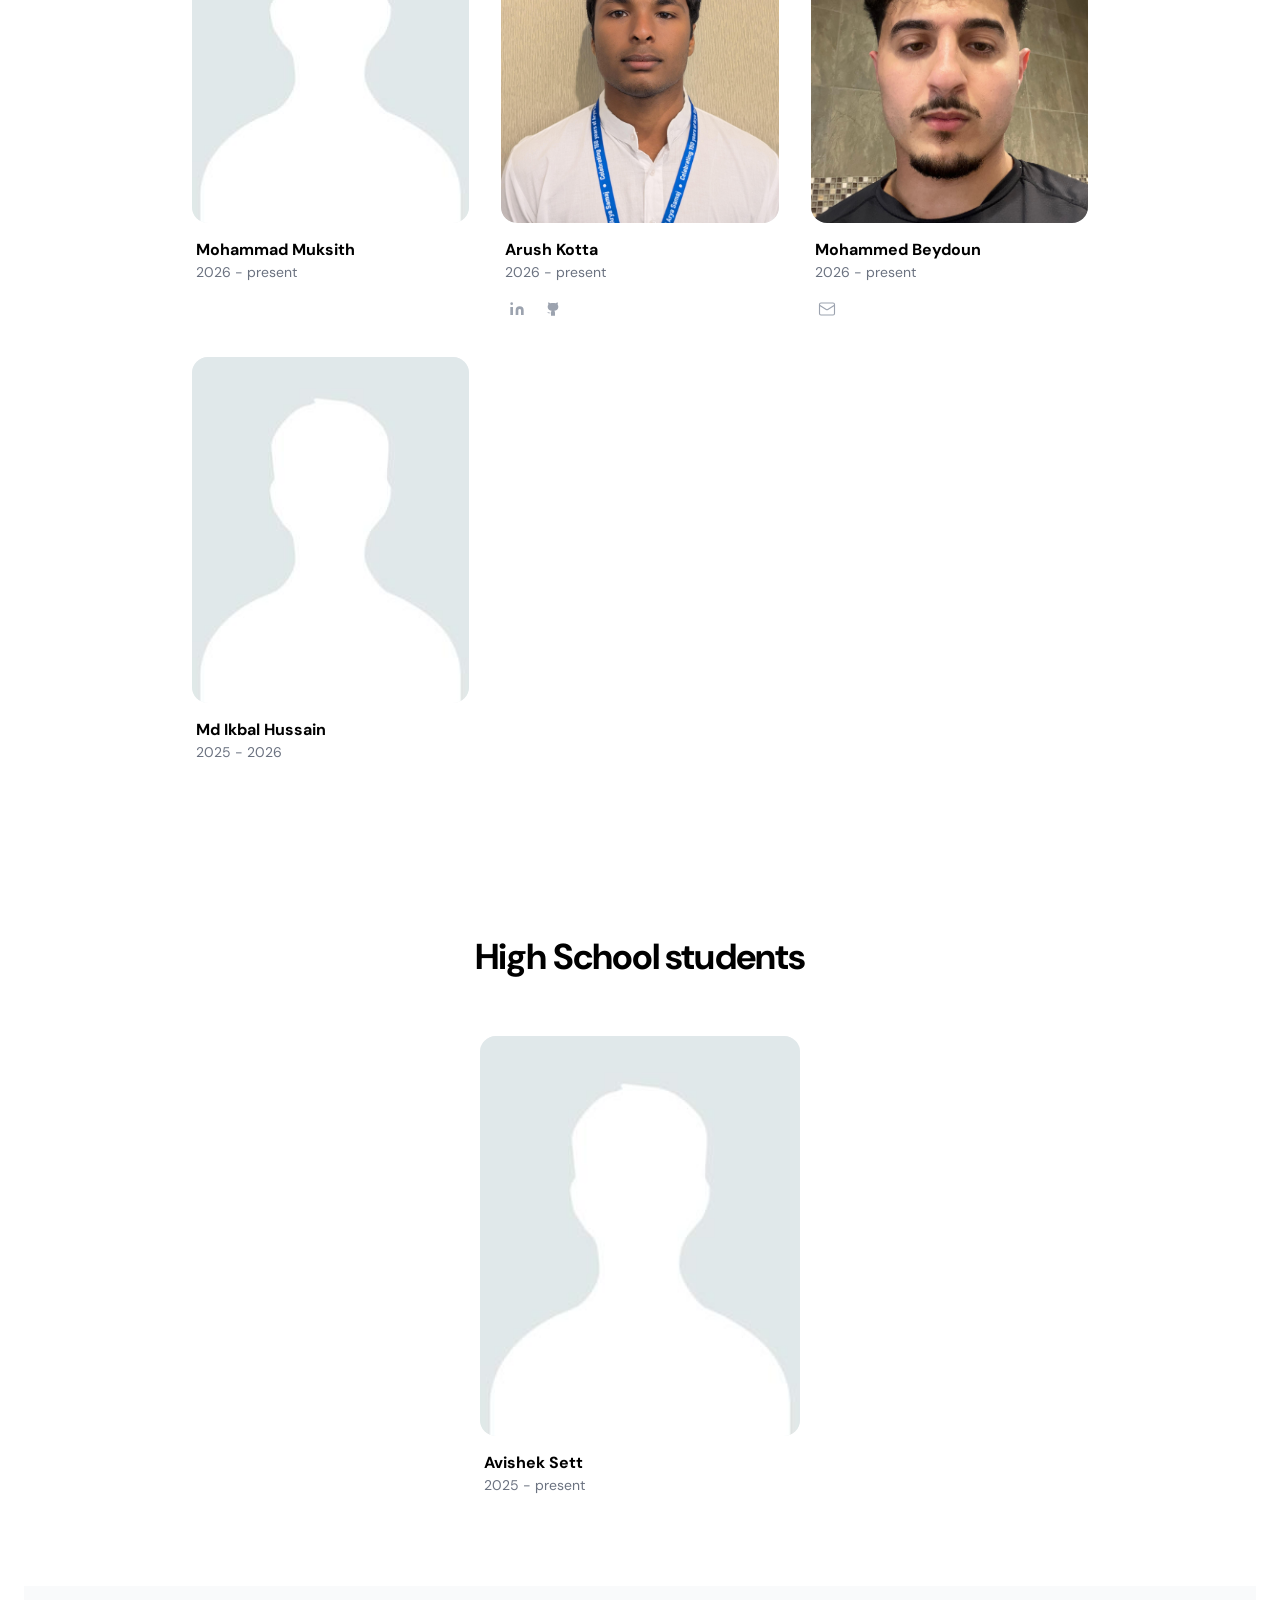
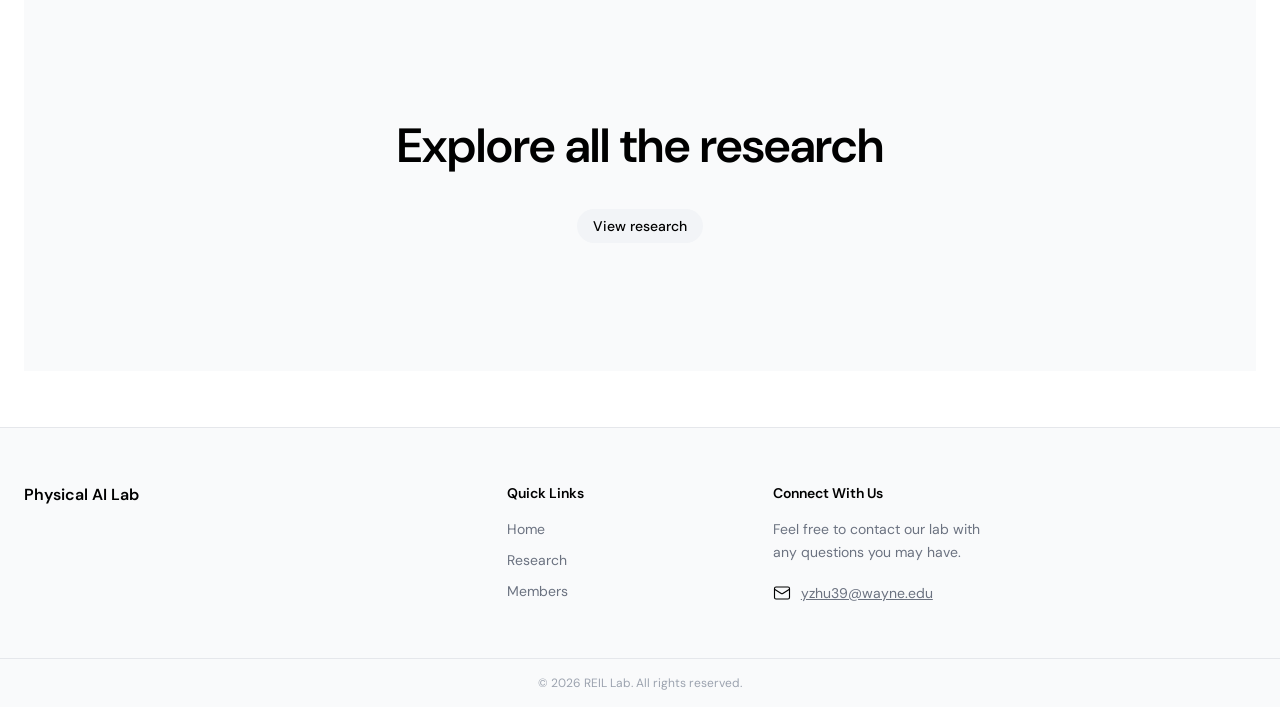
==== commit a8d20ec1: "1" ====
--- a/members.html
+++ b/members.html
@@ -3,7 +3,7 @@
 <head>
   <meta charset="UTF-8" />
   <meta name="viewport" content="width=device-width, initial-scale=1.0" />
-  <title>Members | AI Research Lab</title>
+  <title>Members | REIL Lab</title>
   <link rel="preconnect" href="https://fonts.googleapis.com" />
   <link rel="preconnect" href="https://fonts.gstatic.com" crossorigin />
   <link href="https://fonts.googleapis.com/css2?family=DM+Sans:ital,opsz,wght@0,9..40,300;0,9..40,400;0,9..40,500;0,9..40,600;0,9..40,700;1,9..40,400&display=swap" rel="stylesheet" />
@@ -229,13 +229,17 @@
 
           <div class="member-card">
             <div class="member-card-img-wrap">
-              <img src="assets/images/member/user.png" alt="Simran Banga" class="member-card-img" />
+              <img src="assets/images/member/simran-banga.jpg" alt="Simran Banga" class="member-card-img" />
               <div class="member-card-overlay"></div>
             </div>
             <div class="member-card-content">
               <p class="member-card-name">Simran Banga</p>
               <p class="member-card-title-text">2025 - present</p>
-              <div class="member-social-links"></div>
+              <div class="member-social-links">
+                <a href="https://www.linkedin.com/in/simran-k-banga" target="_blank" rel="noreferrer" class="social-link" title="LinkedIn">
+                  <svg width="16" height="16"><use href="#icon-linkedin"/></svg>
+                </a>
+              </div>
             </div>
           </div>
 
@@ -253,12 +257,29 @@
 
           <div class="member-card">
             <div class="member-card-img-wrap">
-              <img src="assets/images/member/user.png" alt="Sree Anvita Indrakanty" class="member-card-img" />
+              <img src="assets/images/member/sree-anvita-indrakanty.jpg" alt="Sree Anvita Indrakanty" class="member-card-img" />
               <div class="member-card-overlay"></div>
             </div>
             <div class="member-card-content">
               <p class="member-card-name">Sree Anvita Indrakanty</p>
               <p class="member-card-title-text">2026 - present</p>
+              <p class="member-card-title-text">Research interests: ML, AI, software engineering, and data analytics. Passionate about building scalable and impactful AI-driven solutions</p>
+              <div class="member-social-links">
+                <a href="https://www.linkedin.com/in/sree-anvita-indrakanty-8b604923a/" target="_blank" rel="noreferrer" class="social-link" title="LinkedIn">
+                  <svg width="16" height="16"><use href="#icon-linkedin"/></svg>
+                </a>
+              </div>
+            </div>
+          </div>
+
+          <div class="member-card">
+            <div class="member-card-img-wrap">
+              <img src="assets/images/member/Yao-Xiong.jpeg" alt="Lemma Sanaha" class="member-card-img" />
+              <div class="member-card-overlay"></div>
+            </div>
+            <div class="member-card-content">
+              <p class="member-card-name">Yao Xiong</p>
+              <p class="member-card-title-text">2025 - 2026</p>
               <div class="member-social-links"></div>
             </div>
           </div>
@@ -277,13 +298,17 @@
 
           <div class="member-card">
             <div class="member-card-img-wrap">
-              <img src="assets/images/member/user.png" alt="Md Ikbal Hussain" class="member-card-img" />
+              <img src="assets/images/member/hassan-alkhafaji.jpeg" alt="Md Ikbal Hussain" class="member-card-img" />
               <div class="member-card-overlay"></div>
             </div>
             <div class="member-card-content">
               <p class="member-card-name">Hassan Alkhafaji</p>
               <p class="member-card-title-text">2026 - present</p>
-              <div class="member-social-links"></div>
+              <div class="member-social-links">
+                <a href="https://www.linkedin.com/in/hassan-alkhafaji/" target="_blank" rel="noreferrer" class="social-link" title="LinkedIn">
+                  <svg width="16" height="16"><use href="#icon-linkedin"/></svg>
+                </a>
+              </div>
             </div>
           </div>
 
@@ -447,7 +472,7 @@
   </div>
   <div class="footer-bottom">
     <div class="footer-bottom-inner">
-      <p class="footer-copyright">&copy; <span id="footer-year"></span> Our Lab. All rights reserved.</p>
+      <p class="footer-copyright">&copy; <span id="footer-year"></span> REIL Lab. All rights reserved.</p>
     </div>
   </div>
 </footer>
